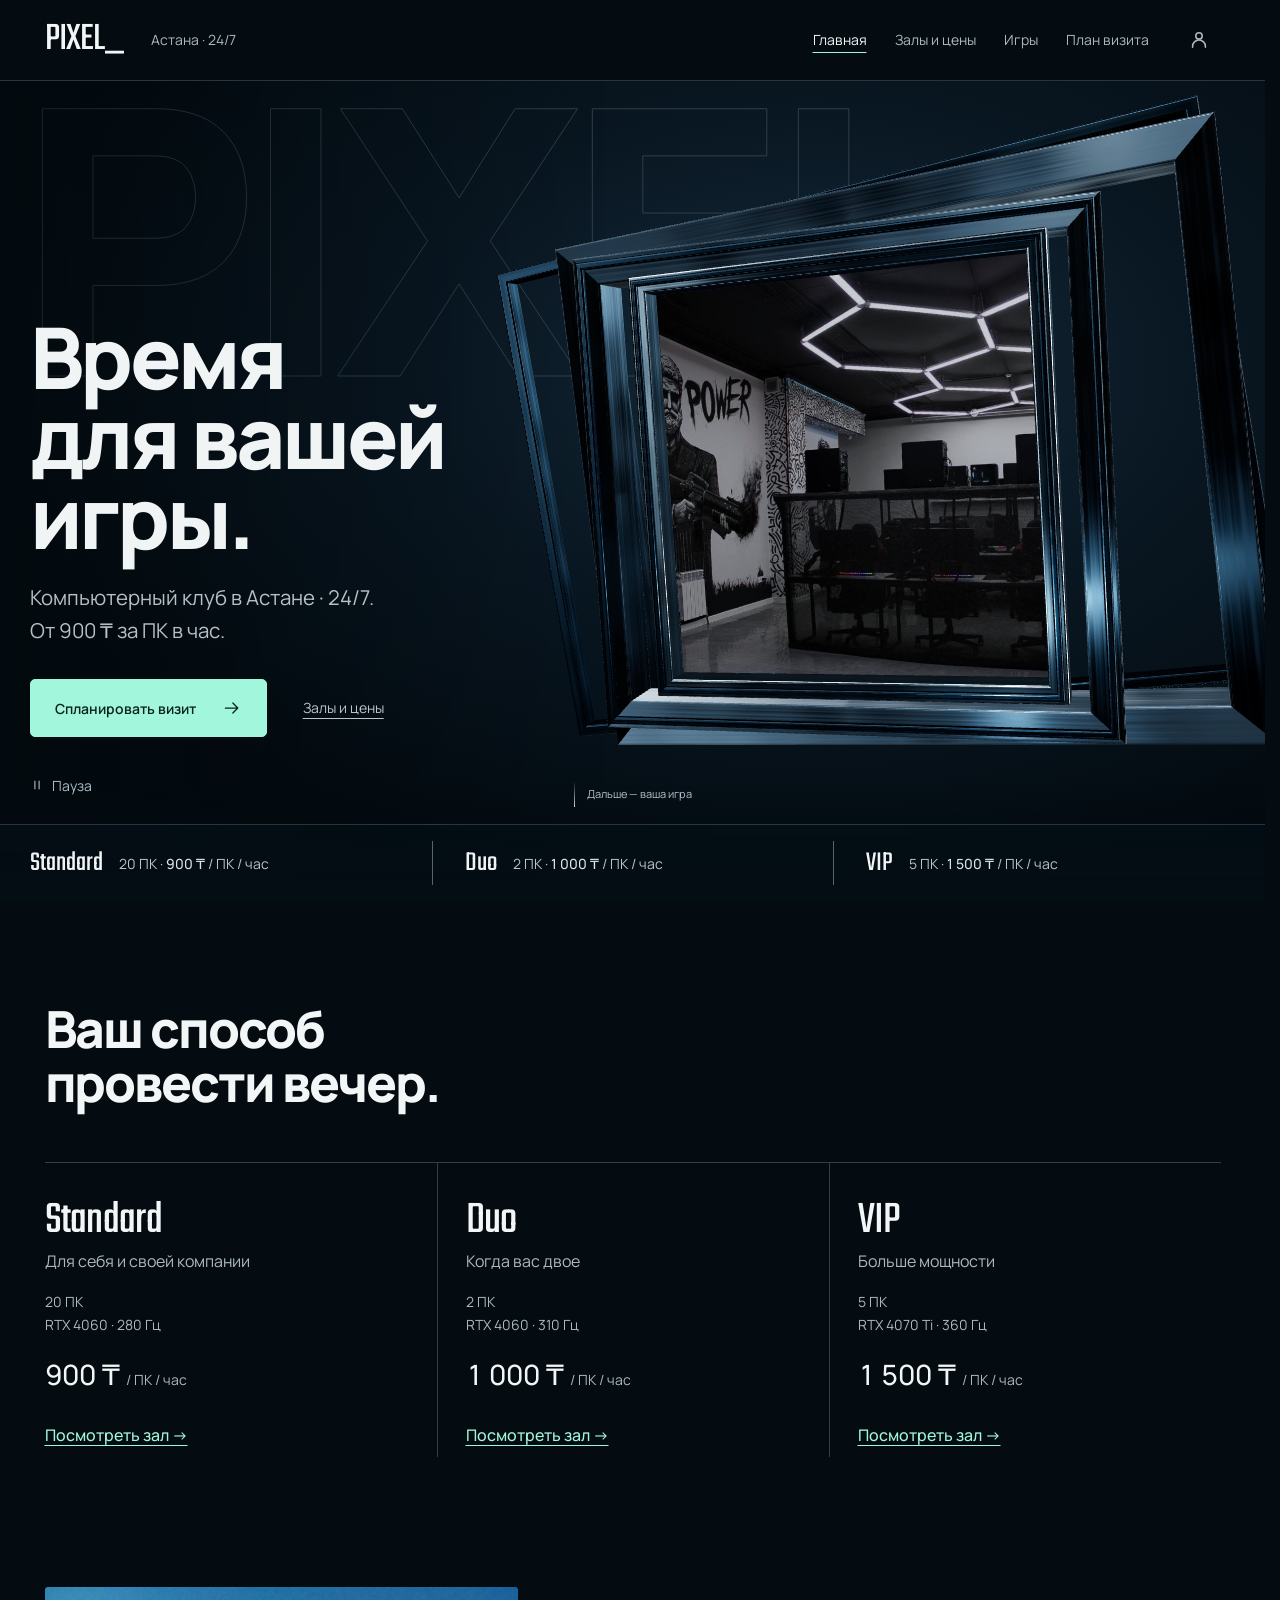
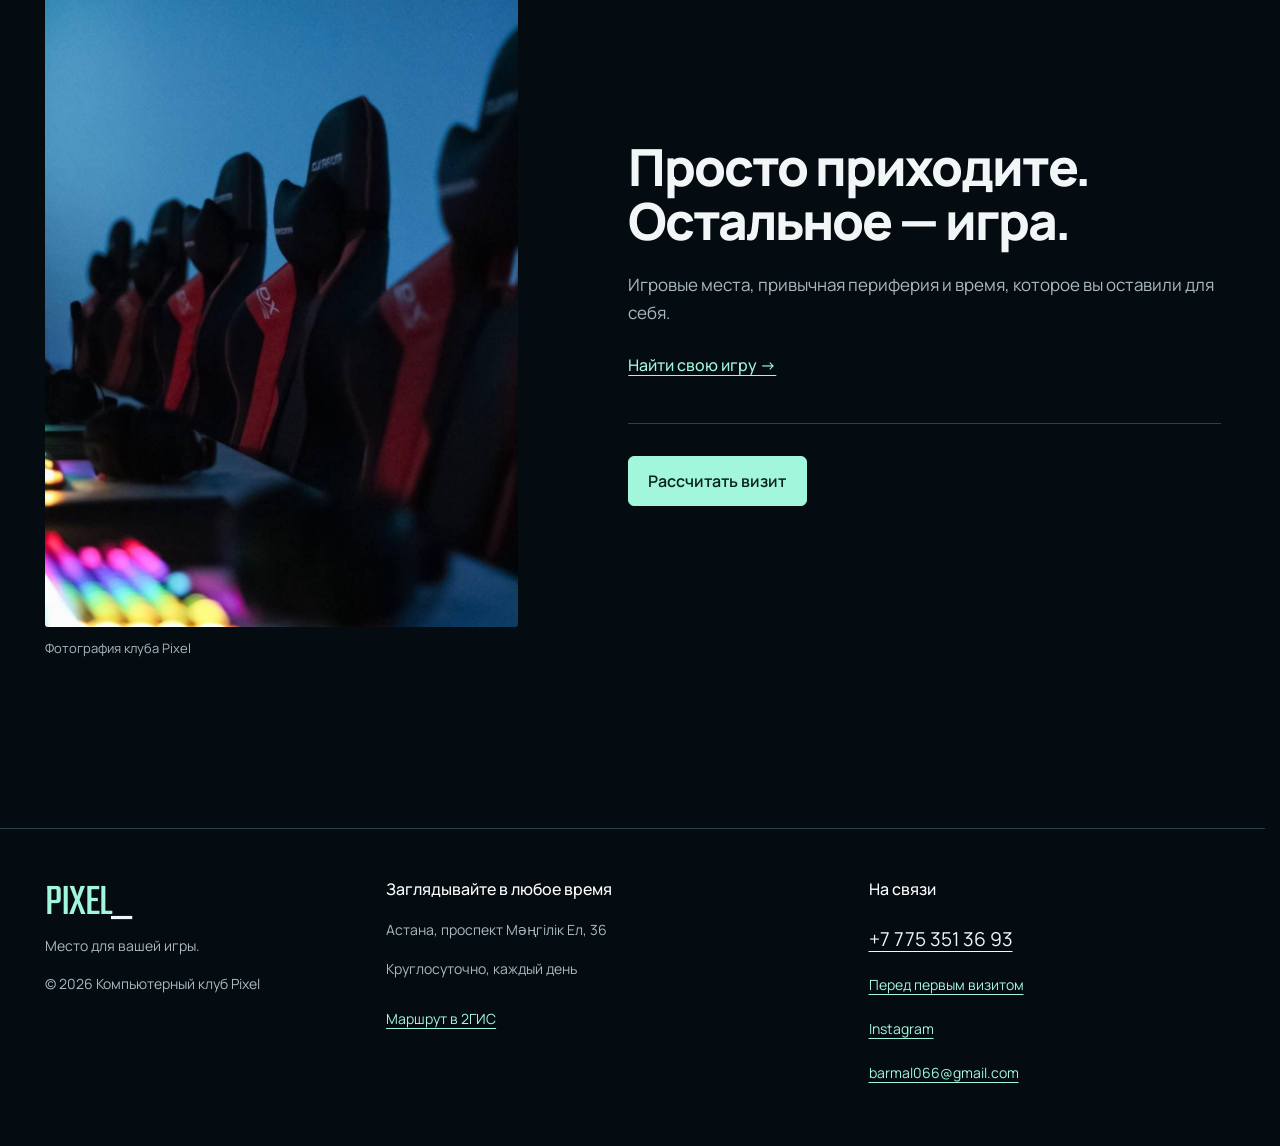
==== demofinal/index.html @ 69028aab "Initial commit" ====
<!doctype html>
<html lang="ru" data-bs-theme="dark">
<head>
<meta charset="utf-8">
<meta name="viewport" content="width=device-width,initial-scale=1">
<meta name="description" content="Время для вашей игры. Компьютерный клуб Pixel в Астане: Standard, Duo и VIP. От 900 ₸ за ПК в час, круглосуточно.">
<title>Время для вашей игры — PIXEL</title>
<link rel="icon" href="assets/pixel/favicon.svg" type="image/svg+xml">
<link rel="preload" href="assets/fonts/manrope-variable.ttf" as="font" type="font/ttf" crossorigin>
<link rel="preload" href="assets/pixel/slide-5.png" as="image">
<link rel="stylesheet" href="assets/vendor/bootstrap.min.css">
<link rel="stylesheet" href="css/base.css">
<link rel="stylesheet" href="css/Anuar.css">
<link rel="stylesheet" href="css/premium.css?v=12">
<link rel="stylesheet" href="css/portal.css?v=5">
<link rel="stylesheet" href="css/account-nav.css?v=3">
<!-- jQuery 3.7.1 full build: effects are included; defer preserves library-before-script order. -->
<script src="https://code.jquery.com/jquery-3.7.1.min.js" integrity="sha256-/JqT3SQfawRcv/BIHPThkBvs0OEvtFFmqPF/lYI/Cxo=" crossorigin="anonymous" defer></script>
<script src="js/account-nav.js?v=1" defer></script>
<script src="js/main.js" defer></script>
<script src="js/packages.js" defer></script>
<script type="module" src="js/portal.js?v=1"></script>
</head>
<body class="portal-home">
<a class="visually-hidden-focusable pixel-skip" href="#main-content">Перейти к содержимому</a>
<header class="pixel-site-header">
  <div class="container premium-header">
    <a class="pixel-brand" href="index.html" aria-label="Компьютерный клуб Pixel — главная">PIXEL<span>_</span></a>
    <span class="club-location">Астана · 24/7</span>
    <nav aria-label="Основная навигация">
      <a href="index.html" aria-current="page">Главная</a><a href="rooms.html">Залы и цены</a><a href="games.html">Игры</a><a href="booking.html">План визита</a>
</nav>
<a class="pixel-account-link" href="account.html" aria-label="Личный кабинет" title="Личный кабинет">
  <svg width="22" height="22" viewBox="0 0 24 24" fill="none" stroke="currentColor" stroke-width="1.7" stroke-linecap="round" aria-hidden="true" focusable="false">
    <circle cx="12" cy="7.5" r="3.5"/>
    <path d="M5 20v-1a7 7 0 0 1 14 0v1"/>
  </svg>
</a>
  </div>
</header>
<main id="main-content" tabindex="-1">
  <section class="portal-hero" aria-labelledby="portal-heading">
    <div class="portal-wordmark" aria-hidden="true">PIXEL</div>
    <div class="portal-copy">
      <h1 id="portal-heading">Время<br>для вашей<br>игры.</h1>
      <p>Компьютерный клуб в Астане · 24/7.<br>От 900 ₸ за ПК в час.</p>
      <div class="portal-actions">
        <a class="btn btn-primary" href="booking.html">Спланировать визит <svg viewBox="0 0 24 24" width="20" height="20" aria-hidden="true"><path d="M4 12h15m-6-6 6 6-6 6"/></svg></a>
        <a class="text-link" href="rooms.html">Залы и цены</a>
      </div>
    </div>
    <div class="portal-rate-strip" role="group" aria-label="Тарифы залов">
      <a href="rooms.html#standard"><strong>Standard</strong><span>20 ПК · <b>900 ₸</b> / ПК / час</span></a>
      <a href="rooms.html#duo"><strong>Duo</strong><span>2 ПК · <b>1 000 ₸</b> / ПК / час</span></a>
      <a href="rooms.html#vip"><strong>VIP</strong><span>5 ПК · <b>1 500 ₸</b> / ПК / час</span></a>
    </div>
    <figure class="portal-visual" aria-label="Металлический портал с фотографией интерьера клуба Pixel">
      <div class="portal-fallback" aria-hidden="true"><div class="fallback-frame"><img src="assets/pixel/slide-5.png" alt="" width="1083" height="709" fetchpriority="high"></div></div>
      <canvas id="portal-canvas" aria-hidden="true"></canvas>
    <div class="portal-motion-controls" hidden><button type="button" id="portal-motion" aria-pressed="false" aria-label="Приостановить движение сцены"><svg class="motion-pause" viewBox="0 0 20 20" width="14" height="14" aria-hidden="true"><path d="M7 4v12M13 4v12"/></svg><svg class="motion-play" viewBox="0 0 20 20" width="14" height="14" aria-hidden="true"><path d="m7 4 9 6-9 6Z"/></svg><span>Пауза</span></button></div>
    </figure>
    <a class="portal-scroll" href="#choose-room" aria-label="Посмотреть залы"><span></span>Дальше — ваша игра</a>
  </section>
  <section class="container home-room-section" id="choose-room">
    <div class="section-heading"><h2>Ваш способ<br>провести вечер.</h2></div>
    <div class="home-room-list">
      <article><h3>Standard</h3><p>Для себя и своей компании</p><div class="room-facts">20 ПК <span>RTX 4060 · 280 Гц</span></div><p class="room-rate">900 ₸ <span>/ ПК / час</span></p><a class="text-link" href="rooms.html#standard">Посмотреть зал →</a></article>
      <article><h3>Duo</h3><p>Когда вас двое</p><div class="room-facts">2 ПК <span>RTX 4060 · 310 Гц</span></div><p class="room-rate">1 000 ₸ <span>/ ПК / час</span></p><a class="text-link" href="rooms.html#duo">Посмотреть зал →</a></article>
      <article><h3>VIP</h3><p>Больше мощности</p><div class="room-facts">5 ПК <span>RTX 4070 Ti · 360 Гц</span></div><p class="room-rate">1 500 ₸ <span>/ ПК / час</span></p><a class="text-link" href="rooms.html#vip">Посмотреть зал →</a></article>
    </div>
  </section>
  <section class="container home-atmosphere">
    <figure><img src="assets/pixel/slide-1.png" alt="Игровые кресла и клавиатуры с подсветкой в Pixel" loading="lazy" width="481" height="696"><figcaption>Фотография клуба Pixel</figcaption></figure>
    <div><h2>Просто приходите.<br>Остальное — игра.</h2><p class="lead">Игровые места, привычная периферия и время, которое вы оставили для себя.</p><a class="text-link" href="games.html">Найти свою игру →</a><div class="visit-note"><a href="booking.html" class="btn btn-primary">Рассчитать визит</a></div></div>
  </section>
</main>
<footer class="pixel-site-footer" id="contact"><div class="container premium-footer">
  <div><a class="pixel-brand" href="index.html">PIXEL<span>_</span></a><p>Место для вашей игры.</p><p class="small">© 2026 Компьютерный клуб Pixel</p></div>
  <div><h2>Заглядывайте в любое время</h2><address>Астана, проспект Мәңгілік Ел, 36</address><p>Круглосуточно, каждый день</p><a href="https://2gis.kz/astana/firm/70000001081269255" target="_blank" rel="noopener noreferrer">Маршрут в 2ГИС <span class="visually-hidden">(новая вкладка)</span></a></div>
  <div><h2>На связи</h2><a class="footer-phone" href="tel:+77753513693">+7 775 351 36 93</a><a href="help.html">Перед первым визитом</a><a href="https://www.instagram.com/pixel.cyberclub/" target="_blank" rel="noopener noreferrer">Instagram <span class="visually-hidden">(новая вкладка)</span></a><a href="mailto:barmal066@gmail.com">barmal066@gmail.com</a></div>
</div></footer>
</body>
</html>
---- demofinal/css/base.css ----
/* Bootstrap provides the grid, responsive utilities and form controls. */
@font-face { font-family: "Teko Local"; src: url("../assets/pixel/teko-400.ttf") format("truetype"); font-weight: 400; font-display: swap; }
@font-face { font-family: "Share Tech Mono Local"; src: url("../assets/pixel/share-tech-mono.ttf") format("truetype"); font-weight: 400; font-display: swap; }
:root, [data-bs-theme="dark"] {
  --bs-body-font-family: "Share Tech Mono Local", monospace;
  --bs-body-bg: #0b0a10;
  --bs-body-color: #f5f3ff;
  --bs-secondary-color: #b8b4c6;
  --bs-border-color: #393246;
  --bs-link-color: #ccbcff;
  --bs-link-hover-color: #eee5ff;
  --bs-link-color-rgb: 204, 188, 255;
  --bs-link-hover-color-rgb: 238, 229, 255;
}
h1, h2, h3, .pixel-brand { font-family: "Teko Local", sans-serif; }
.btn-primary {
  --bs-btn-bg: #c6b3f5; --bs-btn-color: #171022; --bs-btn-border-color: #c6b3f5;
  --bs-btn-hover-bg: #dfd0ff; --bs-btn-hover-color: #171022; --bs-btn-hover-border-color: #dfd0ff;
  --bs-btn-active-bg: #e8dcff; --bs-btn-active-color: #171022; --bs-btn-active-border-color: #e8dcff;
}
.nav-pills { --bs-nav-pills-link-active-bg: #332940; --bs-nav-pills-link-active-color: #f5f3ff; }
---- demofinal/css/Anuar.css ----
/* PIXEL club interface. Bootstrap owns the grid, responsive utilities and controls. */
:root, [data-bs-theme="dark"] {
  color-scheme: dark;
  --pixel-canvas: #09080c;
  --pixel-surface: #151019;
  --pixel-ink: #f5f3f7;
  --pixel-muted: #b3aabb;
  --pixel-line: #352c3f;
  --pixel-action: #c8b2ef;
  --pixel-action-hover: #ffffff;
  --pixel-primary: #f5f3f7;
  --pixel-primary-hover: #d9c8f0;
  --pixel-dark: #20132e;
  --pixel-focus: #c8b2ef;
  --bs-body-font-family: system-ui, -apple-system, "Segoe UI", sans-serif;
  --bs-body-font-size: 1rem;
  --bs-body-line-height: 1.5;
  --bs-body-bg: var(--pixel-canvas);
  --bs-body-color: var(--pixel-ink);
  --bs-body-color-rgb: 245, 243, 247;
  --bs-secondary-color: var(--pixel-muted);
  --bs-secondary-color-rgb: 179, 170, 187;
  --bs-emphasis-color: #ffffff;
  --bs-emphasis-color-rgb: 255, 255, 255;
  --bs-secondary-bg: #20132e;
  --bs-tertiary-bg: #151019;
  --bs-border-color: var(--pixel-line);
  --bs-link-color: var(--pixel-action);
  --bs-link-hover-color: var(--pixel-action-hover);
  --bs-link-color-rgb: 200, 178, 239;
  --bs-link-hover-color-rgb: 255, 255, 255;
}

:root { scroll-behavior: auto; }
body { font-size: 1rem; line-height: 1.5; }
h1, h2, h3, h4, .h2, .h3, .h4, .display-5, .display-6 {
  font-family: var(--bs-body-font-family);
  font-weight: 650;
  line-height: 1.15;
  letter-spacing: -.025em;
}
h1 { font-size: 2.25rem; }
h2, .display-5 { font-size: 1.875rem; }
h3, .display-6 { font-size: 1.5rem; }
.h2 { font-size: 1.5rem; }
.h3 { font-size: 1.375rem; }
.h4 { font-size: 1.125rem; }
.small, small, .form-text { font-size: .875rem; }
a { text-underline-offset: .2em; }
[id] { scroll-margin-top: 1.5rem; }

.pixel-site-header {
  --bs-border-color: var(--pixel-line);
  padding: 1.1rem 0;
  background: var(--pixel-canvas);
  color: #fff;
}
.pixel-brand { color: #fff; font-family: "Teko Local", sans-serif; font-size: 3rem; letter-spacing: -.02em; }
.pixel-brand-lockup { display: flex; align-items: center; gap: 1.25rem; }
.pixel-header-location { color: var(--pixel-muted); font-size: .75rem; letter-spacing: .09em; }
.pixel-brand:hover { color: #fff; }
.pixel-accent, .pixel-eyebrow { color: var(--pixel-action); }
.pixel-brand .pixel-accent { color: var(--pixel-action); }
.pixel-eyebrow { font-size: .875rem; font-weight: 750; letter-spacing: .08em; }
.pixel-site-header .nav-pills {
  --bs-nav-pills-link-active-bg: transparent;
  --bs-nav-pills-link-active-color: #fff;
}
.pixel-site-header .nav-link {
  min-height: 44px;
  padding: .6rem 1rem;
  color: var(--pixel-muted);
  font-size: .9375rem;
  font-weight: 550;
  border-radius: 0;
  border-bottom: 2px solid transparent;
}
.pixel-site-header .nav-link:hover { color: #fff; background: var(--pixel-surface); }
.pixel-site-header .nav-link.active { color: #fff; background: transparent; border-bottom-color: var(--pixel-action); font-weight: 650; }
.pixel-skip { display: block; padding: 1rem; background: var(--pixel-surface); color: var(--pixel-action); }

.btn { min-height: 44px; display: inline-flex; align-items: center; justify-content: center; border-radius: .15rem; font-weight: 650; }
.btn-primary {
  --bs-btn-bg: var(--pixel-primary);
  --bs-btn-color: var(--pixel-dark);
  --bs-btn-border-color: var(--pixel-primary);
  --bs-btn-hover-bg: var(--pixel-primary-hover);
  --bs-btn-hover-color: var(--pixel-dark);
  --bs-btn-hover-border-color: var(--pixel-primary-hover);
  --bs-btn-active-bg: var(--pixel-primary-hover);
  --bs-btn-active-color: var(--pixel-dark);
  --bs-btn-active-border-color: var(--pixel-primary-hover);
  --bs-btn-disabled-bg: #242028;
  --bs-btn-disabled-color: var(--pixel-muted);
  --bs-btn-disabled-border-color: var(--pixel-line);
}
/* Extend the existing Bootstrap controls with the club's shared dark palette. */
.btn-outline-light {
  --bs-btn-color: var(--pixel-ink);
  --bs-btn-border-color: #756583;
  --bs-btn-hover-color: var(--pixel-action-hover);
  --bs-btn-hover-bg: var(--pixel-dark);
  --bs-btn-hover-border-color: var(--pixel-action);
  --bs-btn-active-color: var(--pixel-action-hover);
  --bs-btn-active-bg: #332044;
  --bs-btn-active-border-color: var(--pixel-action);
  --bs-btn-disabled-color: var(--pixel-muted);
  --bs-btn-disabled-bg: transparent;
  --bs-btn-disabled-border-color: var(--pixel-line);
}
.pixel-booking-primary { min-height: 48px; padding: .7rem 1.25rem; font-size: 1rem; }
.pixel-secondary-link { display: inline-flex; align-items: center; min-height: 44px; font-size: .9375rem; font-weight: 600; }
:focus-visible, .btn:focus-visible, .form-control:focus-visible, .form-select:focus-visible {
  outline: 3px solid var(--pixel-focus);
  outline-offset: 3px;
  box-shadow: 0 0 0 2px var(--pixel-canvas);
}

/* One photograph and a compact room list keep the club and the decision together. */
.pixel-home-intro { padding-top: 2.5rem; padding-bottom: 2.5rem; }
.pixel-home-heading { display: flex; justify-content: space-between; align-items: end; gap: 1rem; margin-bottom: 2rem; }
.pixel-home-heading h1 { font-size: clamp(2rem, 3.6vw, 3.25rem); line-height: 1.08; }
.pixel-home-header { position: sticky; top: 0; z-index: 1030; padding: .65rem 0; background: var(--pixel-surface); }
.pixel-home-header ~ main, .pixel-home-header ~ main [id], .pixel-home-header ~ .pixel-site-footer { scroll-margin-top: 13rem; }
.pixel-home-actions-dock { padding-top: .4rem; }
.pixel-home-controls { display: grid; justify-items: end; gap: .5rem; max-width: 100%; }
.pixel-home-actions { display: flex; gap: .5rem; max-width: 100%; padding: .5rem; background: var(--pixel-dark); border: 1px solid var(--pixel-line); border-radius: .25rem; }
.pixel-home-actions .btn { gap: .6rem; min-height: 44px; padding: .6rem 1rem; }
.pixel-home-actions .btn > span[aria-hidden] { flex-shrink: 0; }
.pixel-hours { color: var(--pixel-muted); font-size: 1rem; white-space: nowrap; }
.pixel-home-layout { display: grid; grid-template-columns: minmax(0, 1.2fr) minmax(0, 1fr); gap: 2.5rem; align-items: start; }
.pixel-home-photo { min-width: 0; }
.pixel-home-photo .pixel-hero-photo { display: block; width: 100%; height: 430px; aspect-ratio: auto; object-fit: cover; border-radius: .15rem; }
.pixel-home-photo figcaption { display: flex; flex-wrap: wrap; justify-content: space-between; align-items: center; gap: .25rem 1rem; padding-top: .65rem; font-size: .875rem; color: var(--pixel-muted); }
.pixel-home-photo figcaption a { display: inline-flex; align-items: center; min-height: 44px; }
.pixel-room-choice { min-width: 0; }
.pixel-choice-heading { display: flex; flex-wrap: wrap; align-items: center; justify-content: space-between; gap: .25rem 1rem; padding-bottom: .65rem; }
.pixel-choice-heading h2 { margin: 0; font-size: 1rem; font-weight: 500; color: var(--pixel-muted); letter-spacing: 0; }
.pixel-choice-heading a { display: inline-flex; align-items: center; min-height: 44px; font-size: .875rem; }
.pixel-room-list { background: var(--pixel-dark); padding: 0 1rem; }
.pixel-room-option { display: grid; grid-template-columns: minmax(0, 1fr) auto 22px; gap: 1rem; align-items: center; min-height: 98px; padding: 1rem .5rem 1rem 0; border-bottom: 1px solid var(--pixel-line); color: var(--pixel-ink); text-decoration: none; }
.pixel-room-list li:last-child .pixel-room-option { border-bottom: 0; }
.pixel-room-option:hover, .pixel-room-option:focus-visible { background: #302041; color: #fff; }
.pixel-room-description { display: grid; gap: .15rem; }
.pixel-room-description strong { font-size: 1.375rem; font-weight: 600; letter-spacing: -.02em; }
.pixel-room-description > span { font-size: .875rem; color: var(--pixel-muted); }
.pixel-room-option .pixel-amount { display: grid; gap: .2rem; }
.pixel-room-option .pixel-price-value { font-size: 1.75rem; font-weight: 650; }
.pixel-room-arrow { color: var(--pixel-action); font-size: 1.5rem; }
.pixel-visit-links { border-top: 1px solid var(--pixel-line); }
.pixel-visit-links .pixel-device-card { border: 0; border-left: 1px solid var(--pixel-line); border-radius: 0; background: transparent; padding: .25rem 1.5rem !important; }
.pixel-visit-links .pixel-device-card h3 { font-size: 1.25rem; }

.pixel-price-intro { padding-top: 1.5rem; padding-bottom: 1.75rem; }
.pixel-price-intro h1 { font-size: 2.25rem; line-height: 1.05; }
.pixel-comparison-board { background: var(--pixel-dark); border: 1px solid var(--pixel-line); border-radius: .15rem; overflow: hidden; }
.pixel-price-row { padding: 1rem; background: var(--pixel-surface); }
.pixel-comparison-board .pixel-price-row { border: 0; border-radius: 0; background: transparent; }
.pixel-comparison-board > div + div { border-top: 1px solid var(--pixel-line); }
.pixel-quick-prices:not(.pixel-comparison-board) .pixel-price-row { border: 1px solid var(--pixel-line); background: var(--pixel-dark); border-radius: .15rem; }
.pixel-price-row h2, .pixel-price-row h3 { font-size: 1.25rem; font-weight: 750; margin-bottom: .25rem; }
.pixel-price-value { font-family: var(--bs-body-font-family); color: var(--pixel-ink); font-size: 1.75rem; font-weight: 650; line-height: 1.1; font-variant-numeric: tabular-nums; white-space: nowrap; }
.pixel-price-unit { color: var(--pixel-muted); font-size: .875rem; font-weight: 400; line-height: 1.5; }
.pixel-amount { text-align: right; }
.pixel-room-count, .pixel-room-spec, .pixel-price-note { font-size: .875rem; line-height: 1.5; }
.pixel-room-count { color: var(--pixel-muted); }
.pixel-room-spec { color: var(--pixel-ink); }
.pixel-price-note { max-width: 80ch; }
.pixel-contact-strip { padding: 1rem; border: 1px solid var(--pixel-line); border-radius: .15rem; background: var(--pixel-dark); }
.pixel-contact-number { font-size: 1rem; font-weight: 750; font-variant-numeric: tabular-nums; }

.pixel-device-card {
  --bs-card-bg: var(--pixel-surface);
  --bs-card-color: var(--pixel-ink);
  --bs-card-border-color: var(--pixel-line);
  background: var(--pixel-surface);
  border-radius: .15rem;
}
.pixel-device-card dt { font-size: .875rem; }
.pixel-device-card dd { overflow-wrap: anywhere; }
.pixel-disclosure summary { min-height: 44px; cursor: pointer; font-weight: 750; letter-spacing: normal; }
.pixel-disclosure[open] summary { color: var(--pixel-action); }
.form-label { font-weight: 650; }
.form-control, .form-select { color: var(--pixel-ink); background-color: var(--pixel-canvas); border-color: #756583; border-radius: .15rem; min-height: 44px; }
.form-control:focus, .form-select:focus { color: var(--pixel-ink); background-color: var(--pixel-canvas); border-color: var(--pixel-action); }
.pixel-pricing-table { --bs-table-bg: var(--pixel-surface); --bs-table-color: var(--pixel-ink); --bs-table-border-color: var(--pixel-line); font-variant-numeric: tabular-nums; }
.pixel-pricing-table thead { --bs-table-bg: var(--pixel-dark); }
.pixel-pricing-table tbody tr:first-child { --bs-table-bg: #291b37; }
.pixel-pricing-table th, .pixel-pricing-table td { padding: 1rem .5rem; }
.pixel-pricing-table caption { caption-side: top; color: var(--pixel-muted); padding: .75rem 0; font-size: .875rem; }
.pixel-compact-conditions { font-size: .9375rem; }

.pixel-atmosphere { background: var(--pixel-dark); color: #f1f6f8; padding: 1.5rem 0; }
.pixel-hero-photo { width: 100%; aspect-ratio: 2.3 / 1; object-fit: cover; object-position: center; }
.pixel-gallery-photo { aspect-ratio: 4 / 3; object-fit: cover; border-radius: .15rem !important; }
.pixel-atmosphere figcaption { font-size: .9375rem; }

/* A quiet machine field gives way to one clearly selected setup sheet. */
.pixel-pc-map-intro { padding-top: 1.5rem; padding-bottom: 1.25rem; }
.pixel-pc-map-intro h1 { margin-bottom: .5rem; }
.pixel-pc-legend { color: var(--pixel-muted); font-size: .875rem; line-height: 1.5; }
.pixel-pc-legend-available, .pixel-pc-legend-unavailable {
  display: inline-flex;
  align-items: center;
  gap: .3rem;
  font-weight: 700;
}
.pixel-pc-legend-available { color: var(--pixel-action); }
.pixel-pc-legend-unavailable { color: var(--pixel-muted); }
.pixel-pc-room-nav { margin-top: 1rem; }
.pixel-pc-room-nav a {
  display: inline-flex;
  align-items: center;
  gap: .65rem;
  min-height: 44px;
  padding: .65rem 1rem;
  border: 1px solid #756583;
  border-radius: .15rem;
  background: var(--pixel-surface);
  color: var(--pixel-ink);
  font-weight: 750;
  text-decoration: none;
}
.pixel-pc-room-nav a:hover { color: var(--pixel-action-hover); border-color: var(--pixel-action); background: var(--pixel-dark); }
.pixel-pc-room-nav a .pixel-price-unit { font-weight: 400; }
.pixel-pc-room-heading { margin-bottom: 1rem; padding-bottom: 1rem; border-bottom: 1px solid var(--pixel-line); }
.pixel-pc-room-heading h2 { font-size: 1.5rem; }
.pixel-pc-room-heading p { font-size: .9375rem; }
.pixel-pc-map { align-items: flex-start; }
.pixel-pc-room { border: 1px solid var(--pixel-line); }
.pixel-pc-cell { min-width: 0; }
.pixel-pc {
  --pixel-pc-color: #dcc8ff;
  --pixel-pc-tint: #2c1c3d;
  --pixel-pc-border: #4e3d60;
  border: 1px solid var(--pixel-pc-border);
  border-radius: .15rem;
  background: var(--pixel-canvas);
  color: var(--pixel-ink);
}
.pixel-pc.unavailable {
  --pixel-pc-color: #b3aabb;
  --pixel-pc-tint: #242028;
  --pixel-pc-border: #352c3f;
  background: #100d14;
}
.pixel-pc:hover { border-color: var(--pixel-action); }
.pixel-pc-trigger {
  display: grid;
  grid-template-columns: 40px minmax(0, 1fr);
  align-content: center;
  align-items: center;
  gap: .375rem .65rem;
  min-height: 150px;
  padding: .75rem;
  border-radius: .15rem;
  background: transparent;
  cursor: pointer;
  list-style: none;
  text-align: left;
}
.pixel-monitor {
  position: relative;
  display: block;
  grid-column: 1;
  grid-row: 1;
  width: 40px;
  height: 37px;
  color: var(--pixel-pc-color);
}
.pixel-monitor-screen {
  display: block;
  width: 40px;
  height: 28px;
  border: 2px solid currentColor;
  border-radius: 3px;
  background: #20132e;
}
.pixel-pc.unavailable .pixel-monitor-screen { background: #17121d; }
.pixel-monitor::before {
  position: absolute;
  top: 28px;
  left: 18px;
  width: 4px;
  height: 6px;
  background: currentColor;
  content: "";
}
.pixel-monitor::after {
  position: absolute;
  top: 34px;
  left: 11px;
  width: 18px;
  height: 2px;
  border-radius: 1px;
  background: currentColor;
  content: "";
}
.pixel-pc-label { grid-column: 2; grid-row: 1; font-size: 1.0625rem; font-weight: 800; line-height: 1.2; font-variant-numeric: tabular-nums; }
.pixel-pc-status {
  grid-column: 1 / -1;
  grid-row: 2;
  justify-self: start;
  padding: .15rem .5rem;
  border-radius: .25rem;
  background: var(--pixel-pc-tint);
  color: var(--pixel-pc-color);
  font-size: .875rem;
  line-height: 1.5;
  font-weight: 650;
}
.pixel-pc-price {
  display: block;
  grid-column: 1 / -1;
  grid-row: 3;
  min-height: 21px;
  color: var(--pixel-ink);
  font-size: .875rem;
  line-height: 1.5;
  font-weight: 750;
  font-variant-numeric: tabular-nums;
}
.pixel-pc-open-hint { grid-column: 1 / -1; grid-row: 4; color: var(--pixel-action); font-size: .875rem; line-height: 1.5; font-weight: 650; }
.pixel-pc-open-hint::after { padding-left: .4rem; content: "↗"; }
.pixel-pc-selected-hint { display: none; color: var(--pixel-primary); font-size: .875rem; line-height: 1.5; font-weight: 650; }
.pixel-pc:has(> .pixel-pc-select:checked) {
  border: 2px solid var(--pixel-action);
}
.pixel-pc:has(> .pixel-pc-select:checked) > .pixel-pc-trigger {
  grid-template-columns: 40px minmax(0, 1fr) auto;
  column-gap: .875rem;
  row-gap: .25rem;
  min-height: 88px;
  padding: .875rem 1.25rem;
  border-radius: .1rem .1rem 0 0;
  background: var(--pixel-dark);
  color: #fff;
}
.pixel-pc:has(> .pixel-pc-select:checked) .pixel-monitor { grid-column: 1; grid-row: 1 / 4; color: var(--pixel-primary); }
.pixel-pc:has(> .pixel-pc-select:checked) .pixel-monitor-screen { background: #332044; }
.pixel-pc:has(> .pixel-pc-select:checked) .pixel-pc-label { grid-column: 2; grid-row: 1; font-size: 1.125rem; }
.pixel-pc:has(> .pixel-pc-select:checked) .pixel-pc-status { grid-column: 2; grid-row: 2; }
.pixel-pc:has(> .pixel-pc-select:checked) .pixel-pc-price { grid-column: 3; grid-row: 1 / 3; color: #fff; text-align: right; font-size: 1rem; }
.pixel-pc:has(> .pixel-pc-select:checked) .pixel-pc-open-hint { display: none; }
.pixel-pc:has(> .pixel-pc-select:checked) .pixel-pc-selected-hint { display: block; grid-column: 2 / 4; grid-row: 3; }
.pixel-pc-panel { padding: 1.5rem; border-top: 0; background: var(--pixel-surface); border-radius: 0 0 .1rem .1rem; }
.pixel-pc-panel h3 { font-size: 1.5rem; margin-bottom: .5rem; }
.pixel-pc-panel-price { font-size: 1.5rem; line-height: 1.2; font-weight: 800; font-variant-numeric: tabular-nums; }
.pixel-pc-panel-status { display: inline-block; padding: .25rem .65rem; border-radius: .25rem; color: var(--pixel-pc-color); background: var(--pixel-pc-tint); font-size: .9375rem; font-weight: 650; }
.pixel-pc-config { margin-bottom: 1.25rem; padding-top: .125rem; }
.pixel-pc-config > div { padding-top: .85rem; padding-bottom: .85rem; border-top: 1px solid var(--pixel-line); }
.pixel-pc-config dt { margin-bottom: .3rem; color: var(--pixel-muted); font-size: .875rem; font-weight: 500; }
.pixel-pc-config dd { margin-bottom: 0; font-size: 1rem; line-height: 1.5; font-weight: 650; overflow-wrap: anywhere; }
.pixel-pc-panel-actions { align-items: center; }
.pixel-pc-order { min-height: 48px; min-width: 180px; }
.pixel-pc-close { min-height: 48px; }
.pixel-pc-order:disabled { color: var(--pixel-muted); background: #242028; border-color: var(--pixel-line); opacity: 1; }
.pixel-pc-panel-note { color: var(--pixel-muted); font-size: .875rem; line-height: 1.5; }
.pixel-pc-touch-help { display: none; }
/* State visibility and native input focus belong to pc-interaction.css. Price has reserved space. */
@media (hover: hover) and (pointer: fine) and (min-width: 768px) {
  .pixel-pc-price { opacity: 0; }
  .pixel-pc-trigger:hover .pixel-pc-price { opacity: 1; }
}
@media (hover: none), (pointer: coarse), (max-width: 767.98px) {
  .pixel-pc-price { opacity: 1; }
  .pixel-pc-desktop-help { display: none; }
  .pixel-pc-touch-help { display: inline; }
}
@media (max-width: 575.98px) {
  .pixel-pc-map-intro { padding-top: 1.25rem; padding-bottom: 1rem; }
  .pixel-pc-room-nav { margin-top: .5rem; }
  .pixel-pc-room-nav a { gap: .5rem; padding: .5rem .75rem; }
  .pixel-pc-room-nav a .pixel-price-unit { font-size: .875rem; }
  .pixel-pc-room-heading h2 { font-size: 1.375rem; }
  .pixel-pc-room-heading p { font-size: .875rem; }
  .pixel-pc-trigger { grid-template-columns: 36px minmax(0, 1fr); column-gap: .5rem; padding: .65rem; }
  .pixel-pc-label { font-size: 1rem; }
  .pixel-pc:has(> .pixel-pc-select:checked) > .pixel-pc-trigger { column-gap: .75rem; padding: .875rem; }
  .pixel-pc:has(> .pixel-pc-select:checked) .pixel-pc-price { grid-column: 2 / 4; grid-row: 3; text-align: left; }
  .pixel-pc:has(> .pixel-pc-select:checked) .pixel-pc-selected-hint { grid-row: 4; }
  .pixel-pc:has(> .pixel-pc-select:checked) .pixel-monitor { grid-row: 1 / 5; }
  .pixel-pc-panel { padding: 1rem; }
  .pixel-pc-panel h3, .pixel-pc-panel-price { font-size: 1.375rem; }
  .pixel-pc-order, .pixel-pc-close { width: 100%; }
}

.pixel-game-card { overflow-wrap: anywhere; padding: 1.25rem !important; border-radius: .15rem; border-top: 2px solid #644783; }
.pixel-game-card > .pixel-accent { color: var(--pixel-muted); font-weight: 650; margin-bottom: .5rem !important; }
.pixel-game-card h2 { font-size: 1.125rem; letter-spacing: -.02em; margin-bottom: .75rem !important; }

.pixel-site-footer { --bs-border-color: var(--pixel-line); background: #100b16; color: var(--pixel-ink); }
.pixel-site-footer h2 { color: #fff; }
.pixel-site-footer .text-body-secondary { color: var(--pixel-muted) !important; }
.pixel-site-footer a { color: var(--pixel-action); }
.pixel-site-footer a:hover { color: #fff; }

/* Existing future states remain available without activating new behavior. */
.is-hidden { display: none !important; }
.is-active { color: var(--pixel-action); background-color: var(--pixel-dark); }
.is-selected { border: 2px solid var(--pixel-action); background-color: var(--pixel-dark); }
.is-error { color: #ffb9ca; background-color: #2c1420; border: 1px solid #b94462; }
.is-success { color: var(--pixel-ink); background-color: var(--pixel-dark); border: 1px solid var(--pixel-action); }
.is-disabled { opacity: .55; cursor: not-allowed; }

@media (max-width: 575.98px) {
  .pixel-site-header { padding: .85rem 0 0; }
  .pixel-brand-lockup { width: 100%; justify-content: space-between; }
  .pixel-brand { font-size: 2.5rem; }
  .pixel-site-header nav { width: 100%; }
  .pixel-site-header .nav-pills { display: grid; grid-template-columns: repeat(4, minmax(0, 1fr)); gap: 0 !important; }
  .pixel-site-header .nav-link { padding-left: .5rem; padding-right: .5rem; text-align: center; }
  .pixel-price-row { padding: .75rem; }
  .pixel-price-intro .pixel-booking-primary { width: 100%; }
  .pixel-contact-strip { padding: .75rem; }
  .pixel-pricing-table { font-size: .875rem; }
  .pixel-pricing-table th, .pixel-pricing-table td { padding: .85rem .25rem; }
  .pixel-hero-photo { aspect-ratio: 4 / 3; }
  .pixel-home-header { padding: .25rem 0 .375rem; }
  .pixel-home-header .pixel-brand { font-size: 2rem; }
  .pixel-home-header > .container { gap: .125rem !important; }
  .pixel-home-header .nav-link { padding: .5rem .25rem; }
  .pixel-home-header .pixel-home-actions-dock { padding-top: .25rem; }
  .pixel-home-header ~ main, .pixel-home-header ~ main [id], .pixel-home-header ~ .pixel-site-footer { scroll-margin-top: 11rem; }
  .pixel-home-intro { padding-top: 1.5rem; padding-bottom: 1.5rem; }
  .pixel-home-controls { width: 100%; }
  .pixel-home-actions { width: 100%; }
  .pixel-home-actions .btn { flex: 1 1 0; min-width: 0; gap: .35rem; padding: .5rem; font-size: .875rem; line-height: 1.25; }
  .pixel-home-heading { position: relative; display: block; margin-bottom: 1.2rem; }
  .pixel-home-heading h1 { font-size: 2rem; }
  .pixel-home-heading .pixel-eyebrow { font-size: .75rem; letter-spacing: .07em; }
  .pixel-hours { font-size: .875rem; }
  .pixel-room-list { padding: 0 .75rem; }
  .pixel-room-option { gap: .5rem; min-height: 94px; }
  .pixel-room-description strong { font-size: 1.25rem; }
  .pixel-room-description > span { max-width: 21ch; }
  .pixel-room-option .pixel-price-value { font-size: 1.5rem; }
  .pixel-room-option .pixel-price-unit { font-size: .8125rem; }
  .pixel-home-photo .pixel-hero-photo { height: auto; aspect-ratio: 4 / 3; }
  .pixel-visit-links .pixel-device-card { padding: 0 0 1.5rem !important; border-left: 0; border-bottom: 1px solid var(--pixel-line); }
}
@media (max-width: 991.98px) {
  .pixel-home-layout { grid-template-columns: 1fr; gap: 1.75rem; }
  .pixel-room-choice { order: -1; }
}
@media (min-width: 768px) {
  .pixel-comparison-board > div + div { border-top: 0; border-left: 1px solid var(--pixel-line); }
}
@media (min-width: 992px) {
  .pixel-price-intro { padding-top: 2.5rem; padding-bottom: 2.5rem; }
  .pixel-price-intro h1, .pixel-pc-map-intro h1 { font-size: 3.25rem; }
  .pixel-pc-map-intro { padding-top: 2rem; padding-bottom: 1.5rem; }
  .pixel-price-row { padding: 1.5rem; }
  .pixel-price-row h2, .pixel-price-row h3 { font-size: 1.375rem; }
  .pixel-price-value { font-size: 2.125rem; }
  .pixel-atmosphere { padding: 2.5rem 0; }
}

/* Phone booking uses the existing contact strip and native telephone links. */
.pixel-header-meta { display: grid; gap: .1rem; }
.pixel-header-phone { font-size: .9375rem; font-weight: 650; color: var(--pixel-ink); font-variant-numeric: tabular-nums; }
.pixel-header-location { letter-spacing: .025em; }
.pixel-booking-number { display: inline-block; font-size: clamp(1.25rem, 2.3vw, 1.875rem); font-weight: 650; font-variant-numeric: tabular-nums; }
.pixel-booking-checklist { display: grid; gap: .65rem; }
.pixel-booking-example { padding: 1rem; border-left: 2px solid var(--pixel-action); background: var(--pixel-dark); }
.pixel-example-total { white-space: nowrap; color: var(--pixel-ink); }
@media (max-width: 575.98px) {
  .pixel-home-actions { padding: .35rem; gap: .4rem; }
  .pixel-home-actions .btn { min-height: 44px; padding-top: .25rem; padding-bottom: .25rem; }
  .pixel-header-meta { gap: 0; }
  .pixel-header-meta .pixel-header-location { font-size: .6875rem; line-height: 1.2; }
  .pixel-header-phone { font-size: .875rem; line-height: 1.25; }
  .pixel-home-actions #home-compare-rooms { flex: .8 1 0; }
  .pixel-home-actions #home-call { flex: 1.2 1 0; }
  .pixel-home-actions .btn span:first-child { overflow-wrap: normal; }
  .pixel-room-option { grid-template-columns: minmax(0, 1fr) minmax(90px, auto) 18px; }
  .pixel-room-option .pixel-price-unit { max-width: 12ch; }
  .pixel-booking-guide .pixel-booking-primary { width: 100%; }
}

/* Inline package cart: Bootstrap buttons and the existing club palette. */
.pixel-cart-link { display: inline-flex; align-items: center; justify-content: center; gap: .35rem; }
.pixel-cart-count { min-width: 1.25rem; padding: .05rem .3rem; border-radius: .2rem; background: var(--pixel-dark); color: var(--pixel-ink); font-size: .75rem; font-variant-numeric: tabular-nums; }
.pixel-package-price { display: block; margin-bottom: .4rem; white-space: nowrap; }
.pixel-package-add { min-height: 44px; padding: .3rem .45rem; font-size: .8125rem; }
.pixel-package-count { display: block; margin-top: .35rem; font-size: .75rem; white-space: nowrap; }
.pixel-package-count[hidden] { display: none; }
.pixel-cart-item { display: grid; grid-template-columns: minmax(0, 1fr) auto auto auto; align-items: center; gap: 1rem; padding: 1rem 0; border-bottom: 1px solid var(--pixel-line); }
.pixel-cart-item-details { min-width: 0; overflow-wrap: anywhere; }
.pixel-cart-item h3 { letter-spacing: normal; }
.pixel-cart-quantity { display: flex; align-items: center; gap: .5rem; }
.pixel-cart-quantity-value { min-width: 2ch; text-align: center; font-variant-numeric: tabular-nums; }
.pixel-cart-control { min-width: 44px; }
.pixel-cart-subtotal { min-width: 7ch; text-align: right; white-space: nowrap; font-variant-numeric: tabular-nums; }
.pixel-cart-summary { padding: 1.25rem; background: var(--pixel-dark); }
.pixel-cart-total { margin-top: .3rem; font-size: 1.875rem; font-variant-numeric: tabular-nums; }
.pixel-cart-status:not(:empty) { margin-top: 1rem; color: var(--pixel-action); }
.pixel-cart [hidden] { display: none !important; }
@media (min-width: 576px) and (max-width: 991.98px) {
  .pixel-site-header > .container { flex-wrap: wrap; }
}
@media (max-width: 575.98px) {
  .pixel-site-header .pixel-cart-nav { grid-template-columns: repeat(5, minmax(0, 1fr)); }
  .pixel-site-header .pixel-cart-nav .nav-link { font-size: .8125rem; padding-left: .15rem; padding-right: .15rem; }
  .pixel-cart-nav .pixel-cart-link { display: flex; flex-direction: column; gap: 0; line-height: 1.15; }
  .pixel-cart-count { font-size: .6875rem; }
  .pixel-cart-item { grid-template-columns: minmax(0, 1fr) auto; gap: .75rem; }
  .pixel-cart-item-details { grid-column: 1 / -1; }
  .pixel-cart-subtotal { grid-column: 2; grid-row: 2; }
  .pixel-cart-item > .pixel-cart-control { grid-column: 1 / -1; justify-self: start; }
  .pixel-cart-summary { padding: 1rem; }
  .pixel-cart-summary .pixel-booking-primary { width: 100%; }
}
---- demofinal/css/premium.css ----
/* Pixel: warm materials, real photography, familiar controls. */
:root,[data-bs-theme="dark"] {
  color-scheme: dark;
  --pixel-canvas:#171816; --pixel-surface:#22231f; --pixel-ink:#f2eee5;
  --pixel-muted:#bdbcb2; --pixel-line:#45463e; --pixel-action:#e1d0ad;
  --pixel-action-hover:#f5e6c9; --pixel-primary:#e1d0ad; --pixel-dark:#21221d;
  --pixel-focus:#e1d0ad; --bs-body-bg:var(--pixel-canvas); --bs-body-color:var(--pixel-ink);
  --bs-body-font-family:"Segoe UI",Arial,sans-serif; --bs-body-font-size:1rem;
  --bs-secondary-color:var(--pixel-muted); --bs-secondary-color-rgb:189,188,178;
  --bs-border-color:var(--pixel-line); --bs-link-color:var(--pixel-action);
  --bs-link-color-rgb:225,208,173; --bs-link-hover-color:#fff3d9;
}
html {scroll-behavior:smooth; scrollbar-color:#797b6f #171816;}
body {line-height:1.65; -webkit-font-smoothing:antialiased;}
::selection {background:#e1d0ad;color:#171816;}
input,textarea {caret-color:var(--pixel-action);}
[hidden] {display:none!important;}
.container {max-width:1240px; padding-inline:32px;}
h1,h2 {font-family:Georgia,"Times New Roman",serif;font-weight:400;letter-spacing:-.035em;line-height:1.1;text-wrap:balance;}
h1 {font-size:clamp(2.6rem,5vw,4.8rem);}
h2 {font-size:clamp(2rem,3.7vw,3.4rem);}
h3 {font-size:1.25rem;font-weight:550;letter-spacing:-.015em;}
p {max-width:70ch;}
a {text-underline-offset:.25em;text-decoration-thickness:1px;}
a:hover {color:#fff3d9;}
[id] {scroll-margin-top:30px;}
:focus-visible,.btn:focus-visible,.form-control:focus-visible,.form-select:focus-visible {
  outline:2px solid var(--pixel-focus);outline-offset:4px;box-shadow:none;
}
.btn {border-radius:6px;min-height:48px;padding:.75rem 1.2rem;font-size:1rem;font-weight:600;transition:background-color .18s ease,color .18s ease;}
.btn-primary {--bs-btn-bg:#e1d0ad;--bs-btn-border-color:#e1d0ad;--bs-btn-color:#21221d;--bs-btn-hover-bg:#f5e6c9;--bs-btn-hover-border-color:#f5e6c9;--bs-btn-hover-color:#171816;--bs-btn-active-bg:#c6b48f;--bs-btn-active-border-color:#c6b48f;--bs-btn-active-color:#171816;}
.btn-outline-light {--bs-btn-color:#f2eee5;--bs-btn-border-color:#77796c;--bs-btn-hover-bg:#f2eee5;--bs-btn-hover-color:#171816;--bs-btn-hover-border-color:#f2eee5;}
.text-link {display:inline-flex;align-items:center;min-height:44px;font-weight:500;}
.text-button {border:0;background:transparent;color:var(--pixel-muted);padding:.5rem 0;min-height:44px;text-decoration:underline;text-underline-offset:4px;text-align:left;}
.text-button:hover {color:var(--pixel-ink);}
.pixel-site-header {padding:20px 0;border-bottom:1px solid var(--pixel-line);background:var(--pixel-canvas);}
.premium-header {display:flex;gap:28px;align-items:center;}
.pixel-brand {font-family:"Teko Local",sans-serif;font-size:2.8rem;font-weight:400;line-height:1;text-decoration:none;color:var(--pixel-ink);}
.pixel-brand span {color:var(--pixel-action);}
.club-location {font-size:.875rem;color:var(--pixel-muted);}
.premium-header nav {margin-left:auto;display:flex;gap:28px;align-items:center;}
.premium-header nav a {display:flex;align-items:center;min-height:44px;font-size:.9375rem;color:var(--pixel-muted);text-decoration:none;white-space:nowrap;}
.premium-header nav a[aria-current] {color:var(--pixel-ink);text-decoration:underline;text-decoration-color:var(--pixel-action);text-underline-offset:10px;}
.premium-header nav a:last-child {color:var(--pixel-action);}
.lead {font-size:1.2rem;font-weight:400;line-height:1.65;color:var(--pixel-muted);}
.small,small,.form-text {font-size:.875rem;line-height:1.55;color:var(--pixel-muted);}
figure {margin:0;}
figcaption {font-size:.8125rem;color:var(--pixel-muted);padding-top:12px;line-height:1.5;}
img {max-width:100%;}
.home-opening {display:grid;grid-template-columns:.9fr 1.1fr;align-items:center;gap:64px;padding-block:64px 100px;}
.home-opening h1 {margin-bottom:26px;}
.home-opening .lead {margin-bottom:30px;}
.home-actions {display:flex;align-items:center;flex-wrap:wrap;gap:24px;}
.home-start-price {margin-top:28px;font-size:.9375rem;color:var(--pixel-muted);}
.home-start-price strong {color:var(--pixel-ink);font-weight:500;}
.home-opening-photo img {width:100%;height:560px;object-fit:cover;object-position:55% center;border-radius:3px;}
.home-opening-photo {animation:photo-arrive .7s cubic-bezier(.16,1,.3,1) both;}
@keyframes photo-arrive {from {clip-path:inset(0 0 4% 0);} to {clip-path:inset(0);}}
.section-heading {display:flex;justify-content:space-between;align-items:end;gap:48px;margin-bottom:44px;}
.section-heading p {color:var(--pixel-muted);margin-bottom:0;}
.home-room-section {padding-block:0 100px;}
.home-room-list {display:grid;grid-template-columns:repeat(3,minmax(0,1fr));border-top:1px solid var(--pixel-line);}
.home-room-list article {padding:32px 28px 0 0;}
.home-room-list article+article {padding-left:28px;border-left:1px solid var(--pixel-line);}
.home-room-list h3 {font-family:"Teko Local",sans-serif;font-size:2.9rem;font-weight:400;margin:0;}
.home-room-list p {color:var(--pixel-muted);}
.room-facts {font-size:.875rem;color:var(--pixel-muted);}
.room-facts span {display:block;}
.room-rate {color:var(--pixel-ink)!important;font-size:1.75rem;font-weight:500;font-variant-numeric:tabular-nums;margin-block:20px;line-height:1.3;}
.room-rate span {font-size:.875rem;font-weight:400;color:var(--pixel-muted);}
.home-atmosphere {display:grid;grid-template-columns:.8fr 1fr;gap:110px;align-items:center;padding-block:20px 100px;}
.home-atmosphere>figure img {width:100%;max-height:640px;object-fit:cover;border-radius:3px;}
.home-atmosphere h2 {margin-bottom:24px;}
.visit-note {padding-top:32px;margin-top:36px;border-top:1px solid var(--pixel-line);}
.visit-note p {color:var(--pixel-muted);}
.page-intro {padding-block:64px 42px;}
.rooms-intro {display:flex;justify-content:space-between;align-items:end;gap:36px;}
.rooms-intro h1 {margin-bottom:20px;}
.rooms-intro p:last-child {max-width:60ch;color:var(--pixel-muted);}
.club-panorama img {width:100%;height:360px;object-fit:cover;object-position:center 40%;border-radius:3px;}
.room-editorial {margin-top:0;display:grid;grid-template-columns:repeat(3,minmax(0,1fr));gap:36px;padding-bottom:48px;}
.room-row {display:flex;flex-direction:column;gap:20px;padding-block:28px;border-top:1px solid var(--pixel-line);min-width:0;}
.room-title h2 {font-family:"Teko Local",sans-serif;font-size:4rem;margin:0;}
.room-title p {color:var(--pixel-muted);font-size:.9375rem;}
.room-specs {display:grid;grid-template-columns:repeat(3,1fr);gap:10px;margin-block:0 20px;}
.room-specs dt {font-size:.8125rem;color:var(--pixel-muted);font-weight:400;}
.room-specs dd {font-size:.9375rem;}
.room-choose {display:flex;flex-direction:column;align-items:start;gap:14px;}
.room-choose .room-rate {margin:0 0 4px;}
.room-choose .room-rate span {display:block;margin-top:8px;}
summary {cursor:pointer;min-height:44px;padding-block:10px;color:var(--pixel-ink);}
summary::marker {color:var(--pixel-action);}
.equipment-details {border-top:1px solid var(--pixel-line);}
.equipment-details>dl,.equipment-details>p {padding-top:16px;}
.packages-explainer {display:grid;grid-template-columns:1fr 1fr;gap:80px;padding-block:64px;border-top:1px solid var(--pixel-line);margin-top:24px;}
.packages-explainer p {color:var(--pixel-muted);}
.booking-heading {padding-block:28px 16px;}
.booking-heading h1 {font-size:clamp(2.5rem,4vw,3.8rem);margin-bottom:10px;}
.booking-heading>p {color:var(--pixel-muted);margin-bottom:10px;}
.demo-boundary {font-size:.875rem;}
.booking-layout {display:grid;grid-template-columns:minmax(0,1.3fr) minmax(0,.8fr);gap:48px;align-items:start;}
#booking-form {min-width:0;}
#booking-form fieldset {padding-block:18px;border-top:1px solid var(--pixel-line);min-width:0;}
#booking-form legend {font-family:Georgia,serif;font-size:1.8rem;font-weight:400;margin:0 0 14px;float:none;}
.form-grid {display:grid;grid-template-columns:1fr 1fr;gap:20px;}
label {display:block;font-size:.9375rem;margin-bottom:8px;font-weight:500;}
.form-control,.form-select {background-color:#20211d;color:var(--pixel-ink);border:1px solid #737568;border-radius:6px;min-height:48px;padding:.7rem .8rem;font-size:1rem;}
.form-select {padding-right:2.5rem;}
.form-control:focus,.form-select:focus {background-color:#22231f;color:var(--pixel-ink);border-color:var(--pixel-action);box-shadow:none;}
.form-control::placeholder {color:#bdbcb2;opacity:1;}
.form-text {margin:8px 0 0;}
.duration-input {max-width:160px;}
.form-check {display:flex;align-items:center;gap:12px;padding:14px 0 0;margin:0;}
.form-check .form-check-input {float:none;margin:0;width:20px;height:20px;border-color:#bdbcb2;flex-shrink:0;}
.form-check .form-check-input:checked {background-color:#91805e;border-color:#e1d0ad;}
.form-check label {margin:0;min-height:44px;display:flex;align-items:center;}
.preferences {border-block:1px solid var(--pixel-line);padding-block:8px;}
.preferences summary span {display:block;font-size:.8125rem;color:var(--pixel-muted);margin-left:18px;}
.preferences>div {padding-block:18px;}
.preferences .form-text {margin-bottom:20px;}
.booking-actions {display:flex;align-items:center;gap:20px;padding-top:18px;}
.summary-column {position:sticky;top:24px;min-width:0;}
.visit-summary {padding:28px;background:#24251f;border-radius:12px;}
.visit-summary h2 {font-family:Georgia,serif;font-size:1.8rem;margin-bottom:24px;}
.review-list {display:grid;gap:12px;margin-bottom:24px;}
.review-list>div {display:grid;grid-template-columns:80px 1fr;gap:18px;}
.review-list dt {font-size:.875rem;color:var(--pixel-muted);font-weight:400;}
.review-list dd {font-size:.9375rem;margin:0;overflow-wrap:anywhere;}
.summary-price {border-top:1px solid #4b4d42;padding-top:20px;}
.summary-price>span {font-size:.875rem;color:var(--pixel-muted);}
#booking-total {display:block;font-size:2.4rem;line-height:1.3;font-weight:500;font-variant-numeric:tabular-nums;margin-block:8px;}
.summary-address {margin:20px 0 0;padding-top:20px;border-top:1px solid #4b4d42;color:var(--pixel-muted);font-size:.875rem;}
#booking-packages-section {padding-top:20px;}
#booking-packages-section h3 {font-size:1rem;}
#booking-cart-items {padding-left:18px;font-size:.875rem;}
.booking-contact {padding:10px 0 28px;font-size:.875rem;color:var(--pixel-muted);}
.booking-contact>a {display:flex;align-items:center;width:fit-content;min-height:44px;}
.booking-contact>a:first-of-type {font-size:1.1rem;color:var(--pixel-ink);}
.field-error {color:#ffd1bb;font-size:.875rem;margin:8px 0;}
[aria-invalid="true"] {border-color:#eda789;}
.field-error-summary {background:#3b2922;color:#ffdac8;padding:16px;margin-bottom:24px;border-radius:6px;}
.success-message {background:#283a2d;padding:16px 20px;margin-bottom:28px;border-radius:6px;}
.success-message p {margin:0;color:#d5e7d8;}
.saved-plan {max-width:760px;margin:0 auto 48px;padding:32px;background:var(--pixel-surface);border-radius:12px;}
.saved-plan h2 {font-size:1.7rem;margin-bottom:18px;}
.saved-plan textarea {font-size:.875rem;line-height:1.6;resize:vertical;}
.saved-price {border-top:1px solid var(--pixel-line);padding-top:16px;}
.saved-price>strong {display:block;font-size:2.2rem;font-weight:500;margin-bottom:16px;}
.saved-price ul {padding-left:20px;font-size:.9375rem;}
.saved-actions {display:flex;flex-wrap:wrap;gap:12px;margin-block:24px 16px;}
.manual-copy {margin-bottom:12px;}
.manual-copy textarea {margin-block:12px;}
.booking-status:empty {display:none;}
.booking-status {margin:0 0 8px;font-size:.8125rem;}
.review-actions {margin-top:24px;}
.review-actions .btn {width:100%;}
.review-actions .text-button {display:block;}
.review-actions .form-text {margin-top:4px;}
.package-boundary {font-size:.875rem;margin:20px 0;color:#e1d0ad;}
.package-boundary p {margin-bottom:0;}
.package-option {display:grid;grid-template-columns:1fr auto;align-items:center;gap:16px;border-top:1px solid var(--pixel-line);padding-block:16px;}
.package-option h3 {margin:0;font-size:1rem;}
.package-option p {font-size:.8125rem;color:var(--pixel-muted);margin:5px 0 0;}
.package-option strong {font-weight:500;font-size:1rem;}
.package-counter {display:flex;align-items:center;gap:0;}
.package-counter button {width:44px;height:44px;border:1px solid #77796c;background:transparent;color:var(--pixel-ink);font-size:1.2rem;}
.package-counter button:disabled {opacity:.35;}
.package-counter output {display:block;width:32px;text-align:center;font-variant-numeric:tabular-nums;}
.package-counter button:first-child {border-radius:6px 0 0 6px;}
.package-counter button:last-child {border-radius:0 6px 6px 0;}
#package-selection-status {font-size:.875rem;color:var(--pixel-muted);margin-block:10px;}
#other-room-packages {padding-block:12px;color:#ffd1bb;font-size:.875rem;}
#booking-mobile-next {display:none;}
.pixel-site-footer {border-top:1px solid var(--pixel-line);background:#121310;padding-block:52px;margin-top:70px;}
.premium-footer {display:grid;grid-template-columns:.8fr 1.2fr 1fr;gap:60px;}
.premium-footer h2 {font-family:var(--bs-body-font-family);font-size:1rem;font-weight:500;letter-spacing:0;margin:0 0 20px;}
.premium-footer p,.premium-footer address {font-size:.875rem;color:var(--pixel-muted);margin-top:8px;}
.premium-footer a:not(.pixel-brand) {display:flex;align-items:center;min-height:44px;font-size:.875rem;overflow-wrap:anywhere;}
.premium-footer .footer-phone {font-size:1.2rem!important;color:var(--pixel-ink);}
.pixel-price-intro {padding-block:48px 32px;}
.pixel-price-intro h1 {font-family:Georgia,serif;font-size:clamp(2.5rem,4vw,3.8rem);}
.pixel-game-tools {border:0;border-block:1px solid var(--pixel-line);border-radius:0;background:transparent;padding:24px 0!important;}
.pixel-game-card {border:0;border-top:1px solid var(--pixel-line);border-radius:0;background:transparent;min-height:150px;padding:20px 0!important;box-shadow:none;}
.pixel-game-card h2 {font-family:var(--bs-body-font-family);font-size:1.2rem;font-weight:500;letter-spacing:-.01em;}
.pixel-game-card .pixel-game-number {display:none;}
.pixel-game-card .btn {width:100%;font-size:.875rem;}
.pixel-games-page .pixel-price-intro h1 {font-family:Manrope,Arial,sans-serif;font-weight:800;}
.pixel-games-page .pixel-game-card {padding:0 0 16px!important;border-top:0;}
.game-art {display:block;width:100%;height:auto;aspect-ratio:460/215;object-fit:cover;background:var(--pixel-surface);border-radius:3px;margin-bottom:16px;}
.game-art-logo {object-fit:contain;padding:24px;}
.game-art[src$="minecraft.jpg"] {object-position:center top;}
.pixel-games-page .pixel-game-card h2 {font-size:1.15rem;font-weight:700;margin-bottom:6px!important;}
.pixel-games-page .pixel-game-card p {margin-bottom:10px!important;}
.pixel-games-page .pixel-game-action {width:fit-content;min-height:44px;padding:8px 0;border:0;border-radius:0;color:var(--pixel-action);text-align:left;text-decoration:underline;text-underline-offset:5px;background:transparent;}
.pixel-games-page .pixel-game-action:hover {color:var(--pixel-action-hover);}
.pixel-games-page .pixel-game-card:not(:has(.game-art)) {border-top:1px solid var(--pixel-line);padding-top:20px!important;}
.pixel-game-empty {background:var(--pixel-surface);border:0;}
.pixel-help-page h2 {font-size:1.9rem;}
.pixel-help-page .pixel-disclosure {background:transparent;border-radius:0;border-width:0 0 1px;border-color:var(--pixel-line);}
.pixel-help-page .pixel-disclosure p {color:var(--pixel-muted);}
@media(min-width:992px) { .summary-column {position:sticky;top:24px;align-self:start;} .visit-summary {position:static;} }
@media(max-width:991px) {
  .container {padding-inline:24px;}
  .premium-header {gap:20px;}.premium-header nav {gap:20px;}.club-location {display:none;}
  .home-opening {gap:32px;padding-block:42px 64px;}.home-opening-photo img {height:440px;}
  .home-atmosphere {gap:48px;}.room-editorial {gap:24px;}.room-row {gap:20px;}
  .booking-layout {gap:36px;grid-template-columns:minmax(0,1.15fr) minmax(0,.85fr);}
  .form-grid:has(#booking-room) {grid-template-columns:1fr;}
  .summary-column {position:static;}.visit-summary {padding:20px;}.review-list>div {grid-template-columns:80px 1fr;gap:12px;}
  .premium-footer {gap:30px;}
}
@media(max-width:767px) {
  .pixel-games-page .pixel-game-tools {padding-block:16px!important;}
  .pixel-games-page .pixel-game-tools .row {display:grid;grid-template-columns:minmax(0,1fr) auto;gap:12px 16px;margin:0;}
  .pixel-games-page .pixel-game-tools .row>div {width:auto;padding:0;margin:0;}
  .pixel-games-page .pixel-game-tools .row>div:first-child {grid-column:1 / -1;}
  .pixel-games-page #games-list {display:grid;grid-template-columns:repeat(2,minmax(0,1fr));gap:24px 16px;margin-inline:0;}
  .pixel-games-page #games-list>li {width:auto;padding:0;margin:0;min-width:0;}
  .pixel-games-page .pixel-game-card h2 {font-size:1rem;overflow-wrap:anywhere;}
  .pixel-games-page .game-art-logo {padding:12px;}
  .pixel-games-page .pixel-game-action {font-size:.8125rem;}
  .container {padding-inline:20px;}
  .pixel-site-header {padding-block:14px;}.premium-header {flex-wrap:wrap;gap:8px;}.pixel-brand {font-size:2.4rem;}
  .club-location {display:block;margin-left:auto;}.premium-header nav {width:100%;gap:12px;justify-content:space-between;}
  .premium-header nav a {font-size:.875rem;min-height:44px;min-width:44px;}.premium-header nav a[aria-current] {text-underline-offset:7px;}
  .home-opening {grid-template-columns:1fr;gap:24px;padding-block:36px 56px;}
  .home-opening h1 {font-size:3.2rem;}.home-opening .lead {font-size:1.1rem;margin-bottom:24px;}
  .home-actions {gap:20px;}.home-actions .btn {padding-inline:16px;}.home-start-price {margin:22px 0 0;}
  .home-opening-photo img {height:310px;}.section-heading {display:block;margin-bottom:28px;}.section-heading p {margin-top:20px;}
  .home-room-list {grid-template-columns:1fr;}.home-room-list article,.home-room-list article+article {display:grid;grid-template-columns:1fr 1fr;padding:24px 0;gap:0 16px;border-left:0;border-bottom:1px solid var(--pixel-line);}
  .home-room-list h3 {grid-column:1;}.home-room-list p {grid-column:1;margin-bottom:6px;}.home-room-list .room-facts {grid-column:1;}
  .home-room-list .room-rate {grid-column:2;grid-row:1 / 3;align-self:center;margin:0;text-align:right;}
  .home-room-list .text-link {grid-column:2;grid-row:3;justify-self:end;align-self:end;font-size:.875rem;}
  .home-room-section {padding-bottom:48px;}.home-atmosphere {grid-template-columns:1fr;gap:28px;padding-bottom:40px;}
  .home-atmosphere>figure img {height:340px;object-position:center 40%;}.home-atmosphere h2 {margin-bottom:20px;}
  .rooms-intro {display:block;padding-block:36px 24px;}.rooms-intro .text-link {margin-top:8px;}.club-panorama img {height:240px;}
  .room-editorial {grid-template-columns:1fr;gap:0;padding-bottom:24px;}.room-row {display:grid;grid-template-columns:1fr auto;gap:16px;padding-block:24px;}.room-title h2 {font-size:3rem;}.room-title p {margin:0;font-size:.875rem;max-width:18ch;}
  .room-choose {align-items:end;gap:12px;}.room-choose .room-rate {font-size:1.65rem;text-align:right;}.room-choose .room-rate span {font-size:.8125rem;margin-top:4px;}.room-choose .btn {font-size:.875rem;padding-inline:12px;}
  .room-description {grid-column:1 / -1;}.room-specs {margin-block:0 12px;gap:10px;}
  .packages-explainer {grid-template-columns:1fr;gap:20px;padding-block:36px;margin-top:0;}
  .booking-heading {padding-block:24px 12px;}.booking-layout {grid-template-columns:1fr;gap:36px;}.booking-heading h1 {font-size:2.7rem;}
  #booking-form fieldset {padding-block:16px;}#booking-form legend {font-size:1.4rem;margin-bottom:12px;}
  .form-grid {gap:16px;}.form-grid:has(#booking-room),.form-grid:has(#booking-name) {grid-template-columns:1fr;}.summary-column {position:static;}.review-list>div {grid-template-columns:84px 1fr;gap:12px;}
  .visit-summary {padding:24px;}.booking-actions {gap:20px;}.booking-actions .btn {flex:1;}
  .pixel-booking-page {padding-bottom:96px;}#booking-mobile-next {display:flex;position:fixed;inset:auto 0 0;z-index:100;padding:12px 20px calc(12px + env(safe-area-inset-bottom));background:#24251f;border-top:1px solid #656759;align-items:center;justify-content:space-between;gap:12px;}
  #booking-mobile-next>div {color:var(--pixel-ink);min-height:48px;}#booking-mobile-label {font-size:.75rem;color:var(--pixel-muted);display:block;}#booking-mobile-total {display:block;font-size:1.25rem;font-weight:500;}
  #booking-mobile-next .btn {font-size:.875rem;padding-inline:14px;}.success-message {padding:16px;}
  .saved-plan {padding:20px;margin-bottom:32px;}.saved-actions {flex-direction:column;}.saved-actions .btn {width:100%;}
  #booking-room-help a {display:inline-flex;align-items:center;min-height:44px;}
  .premium-footer {grid-template-columns:1fr;gap:30px;}.pixel-site-footer {margin-top:48px;padding-block:36px;}
  .premium-footer h2 {margin-bottom:12px;}.pixel-price-intro {padding-block:32px 24px;}
}
@media(max-width:359px) {.premium-header nav {display:grid;grid-template-columns:1fr 1fr;gap:0 16px;}}
@media(prefers-reduced-motion:reduce) {html {scroll-behavior:auto;}* {animation:none!important;transition:none!important;}}

/* Keep help and errors next to the controls they explain. */
#booking-form input,#booking-form select {scroll-margin-block:100px;}
.package-boundary .btn {display:block;width:fit-content;margin-top:12px;}
.package-boundary>a {display:inline-flex;align-items:center;min-height:44px;}
.package-reference {margin-top:12px;border-top:1px solid var(--pixel-line);}
.package-reference>summary {font-weight:600;}
.package-reference>summary span {font-size:.8125rem;color:var(--pixel-muted);font-weight:400;margin-left:8px;}
.package-reference .package-option {grid-template-columns:1fr;}
#booking-package-wrap {margin-top:16px;}
.package-model-note {font-size:.8125rem;color:var(--pixel-muted);line-height:1.6;margin:10px 0 0;}
.room-experience {max-width:65ch;color:var(--pixel-muted);margin:0 0 20px;}
.club-gallery {padding-block:12px 40px;}
.club-gallery>p {max-width:65ch;color:var(--pixel-muted);margin-block:16px 24px;}
.club-gallery-grid {display:grid;grid-template-columns:repeat(3,minmax(0,1fr));gap:24px;}
.club-gallery-grid img {width:100%;height:320px;object-fit:cover;border-radius:3px;}
.club-gallery-grid figcaption {font-size:.8125rem;padding-top:10px;color:var(--pixel-muted);}
@media(max-width:767px){.club-gallery-grid {grid-template-columns:1fr;gap:20px;}.club-gallery-grid img {height:300px;}}
@media(max-width:767px){#booking-total {font-size:2rem;}#booking-mobile-total {font-size:1.1rem;}}
@media(min-width:768px){.visit-time-grid {grid-template-columns:minmax(0,1.2fr) minmax(0,1fr) minmax(0,.8fr);}}
---- demofinal/css/portal.css ----
/* Approved PIXEL portal direction. Existing layout and booking owners remain intact. */
@font-face{font-family:Manrope;src:url('../assets/fonts/manrope-variable.ttf') format('truetype');font-weight:200 800;font-display:swap}
:root,[data-bs-theme=dark]{--pixel-canvas:#050c11;--pixel-surface:#0d181f;--pixel-ink:#f3f6f7;--pixel-muted:#abb8c0;--pixel-line:#30404a;--pixel-action:#a2f6dc;--pixel-action-hover:#c4ffeb;--pixel-primary:#a2f6dc;--pixel-dark:#09231e;--pixel-focus:#a2f6dc;--bs-body-bg:var(--pixel-canvas);--bs-body-color:var(--pixel-ink);--bs-body-font-family:Manrope,Arial,sans-serif;--bs-secondary-color:var(--pixel-muted);--bs-secondary-color-rgb:171,184,192;--bs-border-color:var(--pixel-line);--bs-link-color:var(--pixel-action);--bs-link-color-rgb:162,246,220;--bs-link-hover-color:#d3fff0}
html{scrollbar-color:#506875 #050c11;scrollbar-gutter:stable}body{font-family:Manrope,Arial,sans-serif}::selection{background:#a2f6dc;color:#09231e}
h1,h2{font-family:Manrope,Arial,sans-serif;font-weight:800;letter-spacing:-.04em;line-height:1.06}
a:hover{color:#d3fff0}.btn-primary{--bs-btn-bg:#a2f6dc;--bs-btn-border-color:#a2f6dc;--bs-btn-color:#09231e;--bs-btn-hover-bg:#c4ffeb;--bs-btn-hover-border-color:#c4ffeb;--bs-btn-hover-color:#09231e;--bs-btn-active-bg:#85dec2;--bs-btn-active-border-color:#85dec2;--bs-btn-active-color:#09231e}
.btn{transition:background-color .15s ease,color .15s ease,box-shadow .15s ease}.btn-primary:hover{box-shadow:0 5px 18px #0004}.btn:active{box-shadow:none}
.pixel-site-header{background:#050c11;border-color:#263640}.pixel-brand{color:#f3f6f7}.pixel-brand span{color:#f3f6f7}.premium-header nav a:last-child{color:var(--pixel-muted)}.premium-header nav a:hover{color:#fff}.premium-header nav a[aria-current]{color:#f3f6f7}
.pixel-site-footer{background:#050c11}.home-room-list h3,.room-title h2{font-family:'Teko Local',sans-serif;font-weight:400}.home-room-list article+article{border-color:var(--pixel-line)}
.pixel-site-header{padding:0;position:relative;z-index:5}.premium-header{max-width:1240px;padding-inline:32px;height:80px}.pixel-site-header .pixel-brand{font-size:2.5rem}.premium-header nav{gap:28px}.premium-header nav a{font-size:14px;min-height:44px}.premium-header nav a[aria-current]{text-underline-offset:7px}
.portal-hero{position:relative;isolation:isolate;height:calc(100svh - 80px);min-height:680px;overflow:hidden;background:radial-gradient(ellipse at 64% 35%,#152a38 0%,#091722 34%,#030a0f 72%)}
.portal-wordmark{position:absolute;left:1.3%;top:-4%;font-size:clamp(160px,29vw,480px);font-weight:800;line-height:1;letter-spacing:-.045em;color:transparent;-webkit-text-stroke:1px #3e505c;opacity:.7;user-select:none;white-space:nowrap;z-index:-1}
.portal-visual{position:absolute;inset:0;margin:0;pointer-events:none;z-index:0}.portal-visual::after{content:'';position:absolute;inset:0;background:linear-gradient(90deg,#030a0f80 0%,transparent 48%),linear-gradient(0deg,#030a0f 0%,transparent 14%);pointer-events:none}
#portal-canvas{display:block;width:100%;height:100%;opacity:0;transition:opacity .7s cubic-bezier(.16,1,.3,1)}.scene-ready #portal-canvas{opacity:1}.scene-ready .portal-fallback{visibility:hidden;opacity:0}
.portal-copy{position:absolute;left:2.35%;top:auto;bottom:20%;z-index:2;pointer-events:none}.portal-copy>*{pointer-events:auto}.portal-copy h1{font-size:clamp(54px,min(6.65vw,10.3svh),110px);line-height:.94;letter-spacing:-.04em;margin:0 0 24px;font-weight:800;text-wrap:initial;color:#f1f4f5}.portal-copy>p{font-size:clamp(14px,1.6vw,22px);color:#b7c0c7;margin:0 0 32px;line-height:1.6}.portal-actions{display:flex;align-items:center;gap:36px}.portal-actions .btn{display:inline-flex;align-items:center;gap:26px;border-radius:5px;min-height:58px;padding:16px 24px;font-size:14px}.portal-actions svg{fill:none;stroke:currentColor;stroke-width:1.5;stroke-linecap:round;stroke-linejoin:round}.portal-actions .text-link{font-size:14px;color:#bac5cd;text-underline-offset:5px;font-weight:400}
.portal-caption{position:absolute;bottom:13.5%;right:18%;font-size:11px;color:#9daeb9;z-index:1;padding:0}.portal-location{position:absolute;bottom:13%;right:2.35%;display:flex;flex-direction:column;gap:10px;padding-left:22px;border-left:1px solid #5c707b;z-index:2;font-size:14px;line-height:1.5;color:#b4c1ca}.portal-location a{color:inherit;text-decoration:none}.portal-location a:hover{color:#a2f6dc}
.portal-rate-strip{position:absolute;bottom:0;inset-inline:0;border-top:1px solid #53656f77;background:#05101890;display:grid;grid-template-columns:1fr 1fr 1fr auto;align-items:center;padding:16px 2.35%;gap:0;z-index:3}.portal-rate-strip>a{display:flex;align-items:center;gap:16px;min-width:0;min-height:44px;color:#b8c5ce;text-decoration:none;padding-inline:32px}.portal-rate-strip>a:first-child{padding-left:0}.portal-rate-strip>a+a{border-left:1px solid #526570}.portal-rate-strip strong{font-family:'Teko Local',sans-serif;font-size:28px;font-weight:400;color:#f1f4f5;line-height:1}.portal-rate-strip span{font-size:14px;line-height:1.5;white-space:normal}.portal-rate-strip b{white-space:nowrap;font-weight:500;color:#dbe4e8}.portal-rate-strip>a:hover strong{color:#a2f6dc}.portal-rate-strip>p{font-size:14px;line-height:1.6;margin:0;border-left:1px solid #526570;padding-left:24px;color:#abb8c0}
.portal-scroll{position:absolute;left:50%;bottom:94px;z-index:3;display:flex;align-items:center;gap:12px;color:#b3c2cc;font-size:11px;text-decoration:none;transform:translateX(-50%)}.portal-scroll>span{display:block;width:1px;height:26px;background:linear-gradient(0deg,#bed6e3,transparent)}
.portal-motion-controls{position:absolute;bottom:94px;left:2.35%;z-index:4}.portal-motion-controls button{pointer-events:auto;display:flex;gap:8px;align-items:center;min-height:44px;background:transparent;border:0;padding:8px 0;color:#adbdc7;font:14px Manrope,sans-serif}.portal-motion-controls svg{stroke:currentColor;fill:none;stroke-width:1.6}.motion-play{display:none}#portal-motion[aria-pressed=true] .motion-pause{display:none}#portal-motion[aria-pressed=true] .motion-play{display:block}
.portal-home .home-room-section{padding-top:100px}.portal-home .section-heading h2,.portal-home .home-atmosphere h2{font-size:clamp(34px,4vw,58px)}.portal-home .section-heading p{font-size:16px;line-height:1.8}.portal-home .home-atmosphere{padding-top:30px}.portal-home .lead{font-size:17px}
.portal-fallback{position:absolute;left:43%;top:12%;width:48%;height:72%;perspective:1000px;transition:opacity .3s}.fallback-frame{height:100%;padding:clamp(14px,2.8vw,42px);background:linear-gradient(135deg,#102637 0%,#b0c1cd 10%,#13212a 14%,#607683 45%,#dbe3e6 48%,#14212a 52%,#7d929f 85%,#0b161e 90%);transform:rotateY(-22deg) rotateZ(9deg);box-shadow:18px 22px 45px #0009}.fallback-frame img{width:100%;height:100%;object-fit:cover;filter:brightness(.74)}
@media(min-width:1800px){.portal-copy{top:auto}.portal-copy h1{font-size:110px}}
@media(min-width:768px) and (max-height:800px){.portal-hero{min-height:590px}.portal-copy{top:auto}.portal-copy h1{font-size:clamp(52px,min(6.4vw,10.3svh),86px)}.portal-copy>p{margin-bottom:24px}.portal-actions .btn{min-height:52px;padding:12px 20px}.portal-rate-strip{padding-block:8px}.portal-caption,.portal-location{bottom:14%}.portal-motion-controls,.portal-scroll{bottom:70px}}
@media(max-width:1100px) and (min-width:768px){.portal-copy{top:auto}.portal-copy h1{font-size:6.8vw}.portal-copy>p{font-size:16px}.portal-actions{gap:24px}.portal-actions .btn{padding-inline:18px;font-size:14px;gap:14px}.portal-rate-strip>a{gap:14px;padding-inline:16px}.portal-rate-strip span{font-size:14px}.portal-location{font-size:14px;padding-left:16px}.portal-rate-strip>p{font-size:14px;padding-left:16px}}
@media(min-width:768px) and (max-width:1100px){.portal-hero{min-height:700px}.portal-copy{bottom:200px}.portal-rate-strip{grid-template-columns:repeat(3,minmax(0,1fr));row-gap:8px;padding-block:12px}.portal-rate-strip>a{display:block}.portal-rate-strip strong{display:block;margin-bottom:6px}.portal-rate-strip>p{grid-column:1/-1;border-left:0;padding-left:0}.portal-caption,.portal-location{bottom:150px}.portal-motion-controls,.portal-scroll{bottom:146px}}
@media(max-width:767px){
 .premium-header{height:104px;padding:10px 20px 0;gap:0;align-content:space-between}.pixel-site-header .pixel-brand{font-size:32px}.premium-header nav{gap:12px;justify-content:space-between;margin:0}.premium-header nav a{font-size:12px;min-height:44px}.portal-hero{display:flex;flex-direction:column;height:auto;min-height:0;padding-bottom:0;background:#030a0f}
 .portal-wordmark{top:8px;font-size:31vw;left:3%;opacity:.6}.portal-visual{position:relative;order:2;flex:0 0 clamp(220px,30svh,280px);height:clamp(220px,30svh,280px);inset:auto;background:radial-gradient(ellipse at 58% 35%,#152c3a99,transparent 74%)}.portal-visual::after{background:linear-gradient(0deg,#030a0f,transparent 25%)}.portal-copy{position:relative;inset:auto;order:0;margin:0;padding:24px 20px 20px}.portal-copy h1{font-size:clamp(46px,12.6vw,70px);line-height:.96;margin-bottom:16px}.portal-copy>p{font-size:16px;line-height:1.55;margin:0 0 22px}.portal-actions{gap:14px;flex-wrap:wrap}.portal-actions .btn{min-height:52px;font-size:14px;padding:14px 17px;gap:16px}.portal-actions .text-link{font-size:14px}.portal-caption{bottom:14px;right:20px;font-size:11px}.portal-location{position:relative;inset:auto;order:3;margin:8px 20px 16px;border-left:0;padding:0;align-items:center;flex-direction:row;gap:8px 16px;flex-wrap:wrap;font-size:14px}.portal-location a{display:inline-flex;align-items:center;min-height:44px}.portal-location span:last-child{display:none}.portal-rate-strip{position:relative;inset:auto;order:1;margin-top:0;grid-template-columns:repeat(3,minmax(0,1fr));padding:14px 20px;gap:0}.portal-rate-strip>a{display:block;padding-inline:8px;min-height:44px}.portal-rate-strip strong{font-size:24px;display:block;margin-bottom:7px}.portal-rate-strip span{display:block;font-size:14px;white-space:normal;line-height:1.5}.portal-rate-strip>p{display:none}.portal-motion-controls{left:20px;top:auto;bottom:2px}.portal-motion-controls button{font-size:14px}.portal-scroll{display:none}.portal-fallback{left:15%;top:12%;width:72%;height:78%}.portal-home .home-room-section{padding-top:60px}.portal-home .section-heading p{font-size:16px}.portal-home .section-heading h2,.portal-home .home-atmosphere h2{font-size:34px}.portal-home .home-atmosphere{padding-top:0}
}
@media(max-width:359px){.premium-header nav{display:flex;gap:8px}.premium-header nav a{font-size:11px}.portal-copy h1{font-size:44px}.portal-actions{gap:12px}.portal-actions .btn{padding-inline:12px;font-size:14px}.portal-actions .text-link{font-size:14px}.portal-location{font-size:14px}.portal-rate-strip{padding-inline:16px}.portal-rate-strip>a{padding-inline:8px}.portal-rate-strip span{font-size:14px}}
@media(prefers-reduced-motion:reduce){html{scroll-behavior:auto}#portal-canvas,.portal-fallback{transition:none}.portal-motion-controls{display:none}.btn{transition:background-color .1s ease,color .1s ease}.portal-scroll{display:none}}

@keyframes pixel-page-arrive{from{opacity:.72}to{opacity:1}}
body:not(.portal-home) main{animation:pixel-page-arrive .22s cubic-bezier(.16,1,.3,1)}
/* Carry the approved material and typography through the existing functional pages. */
#booking-form legend,.visit-summary h2,.pixel-price-intro h1{font-family:Manrope,Arial,sans-serif;font-weight:700}
.form-control,.form-select{background-color:#0d181f;border-color:#607580}
.form-control:focus,.form-select:focus{background-color:#11212b}
.form-control::placeholder{color:#abb8c0}
.form-check .form-check-input{border-color:#abb8c0}
.form-check .form-check-input:checked{background-color:#237d67;border-color:#a2f6dc}
.visit-summary{background:#0d1b24}
.summary-price,.summary-address{border-color:#30404a}
.package-boundary{color:#a2f6dc}
.package-counter button{border-color:#607580}
.btn-outline-light{--bs-btn-color:#f3f6f7;--bs-btn-border-color:#607580;--bs-btn-hover-bg:#f3f6f7;--bs-btn-hover-color:#050c11;--bs-btn-hover-border-color:#f3f6f7}
@media(max-width:767px){#booking-mobile-next{background:#0d1b24;border-color:#506875}}

/* Practical text and package totals retain the existing shared visual system. */
.package-formula{font-size:14px;line-height:1.6;margin:12px 0 0;font-variant-numeric:tabular-nums;overflow-wrap:anywhere}
#booking-cart-items.package-facts{padding-left:0}
.package-facts{margin:0 0 16px;font-variant-numeric:tabular-nums}
.package-facts>div{grid-template-columns:minmax(0,1fr) minmax(0,1.4fr);gap:16px}
.package-method{border-top:1px solid var(--pixel-line);font-size:14px;line-height:1.65}
.package-method summary{min-height:44px;padding-block:12px;color:var(--pixel-action);cursor:pointer}
.package-method p,.package-method ul{margin:0 0 12px}
.package-method ul{padding-left:20px}
.package-method li+li{margin-top:8px}
.rooms-package-entry{font-size:16px;line-height:1.6}
.rooms-package-entry a{display:inline-flex;align-items:center;min-height:44px}
.rooms-package-entry span{display:block;font-size:14px;color:var(--pixel-muted)}
@media(max-width:767px){#booking-mobile-label{font-size:14px}}
---- demofinal/css/account-nav.css ----
.pixel-account-link {
  display: inline-grid;
  place-items: center;
  position: relative;
  flex: none;
  width: 44px;
  height: 44px;
  border-radius: 50%;
  color: var(--pixel-muted);
  text-decoration: none;
}
.pixel-account-link:is(:hover, :focus-visible) {
  background: var(--pixel-surface);
  color: var(--pixel-ink);
}
.pixel-account-link:focus-visible {
  outline: 2px solid var(--pixel-focus);
  outline-offset: 2px;
}
.pixel-account-link[data-signed-in]::after {
  position: absolute;
  inset-block-start: 8px;
  inset-inline-end: 8px;
  width: 7px;
  height: 7px;
  border-radius: 50%;
  background: var(--pixel-action);
  box-shadow: 0 0 0 2px var(--pixel-canvas);
  content: "";
}
@media (max-width: 767px) {
  .premium-header:has(.pixel-account-link) > .club-location { display: none; }
  .premium-header:has(.pixel-account-link) > nav { order: 1; }
  .pixel-account-link { margin-inline-start: auto; }
}
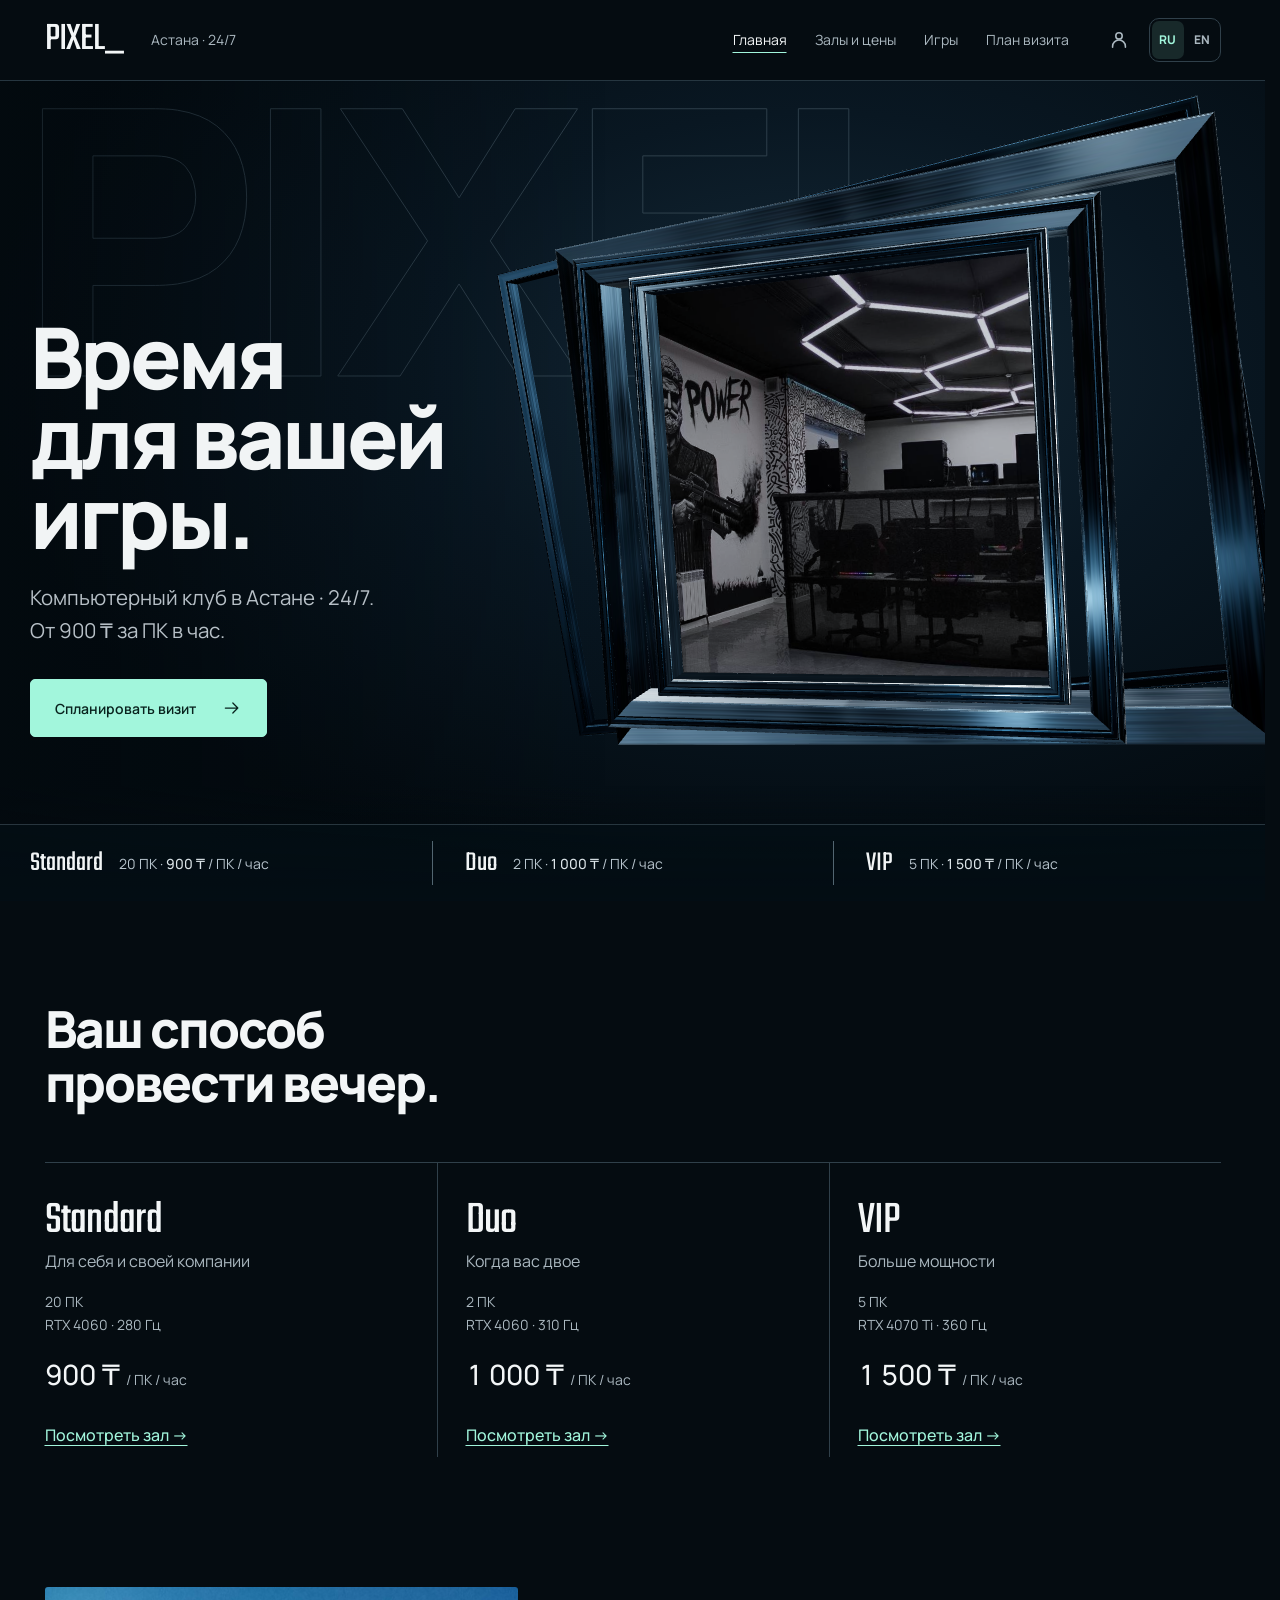
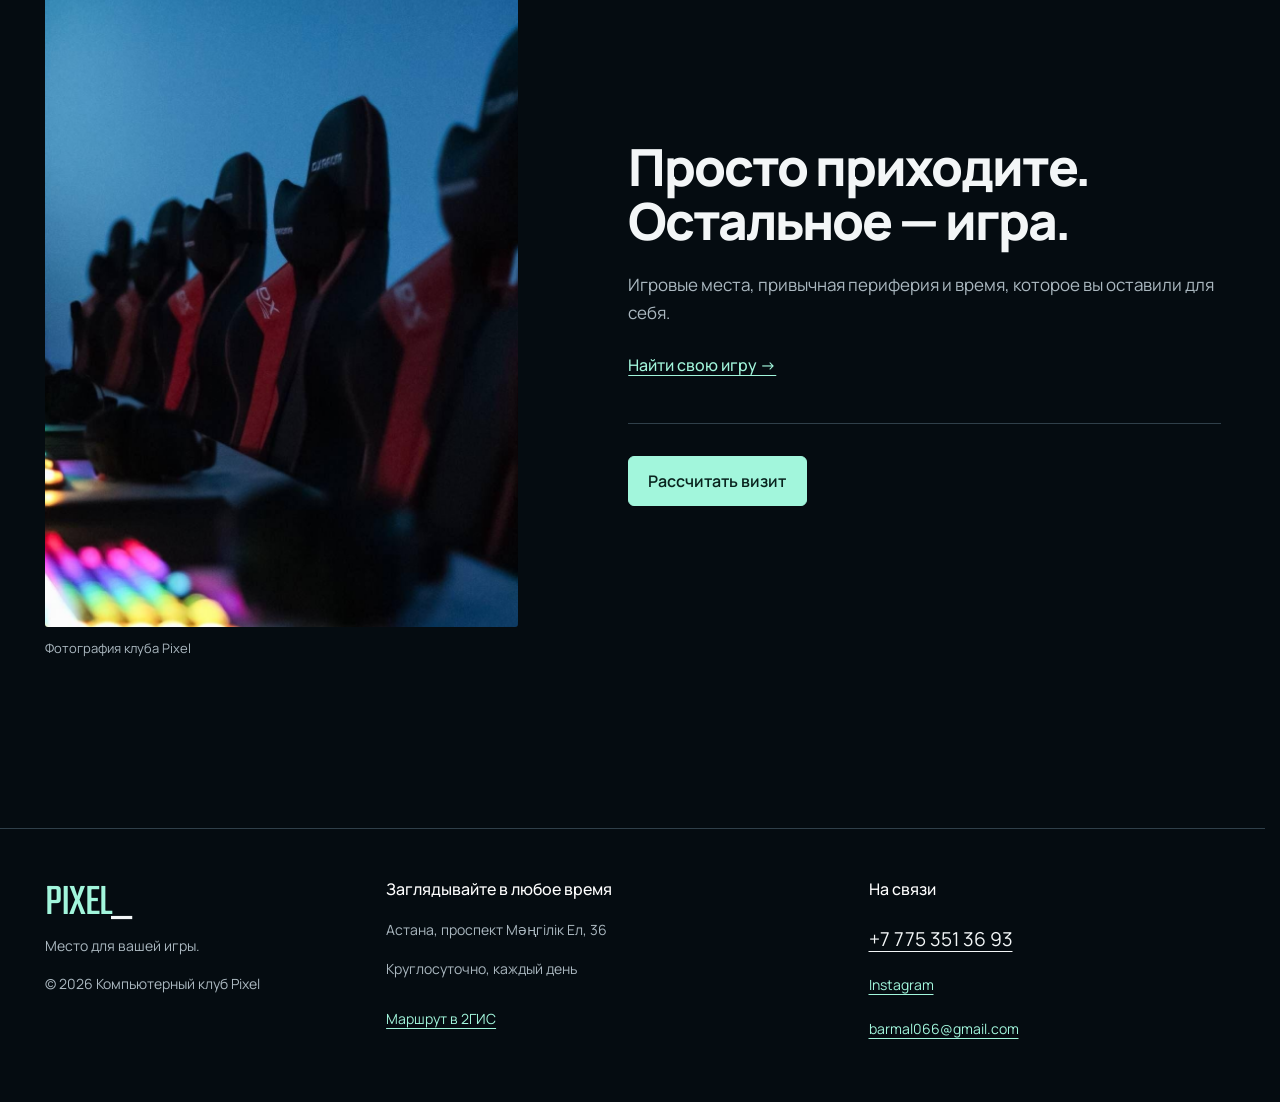
==== commit 82fe52ea: "Update PIXEL site, add booking editing, and remove obsolete files" ====
--- a/demofinal/index.html
+++ b/demofinal/index.html
@@ -12,14 +12,16 @@
 <link rel="stylesheet" href="css/base.css">
 <link rel="stylesheet" href="css/Anuar.css">
 <link rel="stylesheet" href="css/premium.css?v=12">
-<link rel="stylesheet" href="css/portal.css?v=5">
+<link rel="stylesheet" href="css/portal.css?v=7">
 <link rel="stylesheet" href="css/account-nav.css?v=3">
 <!-- jQuery 3.7.1 full build: effects are included; defer preserves library-before-script order. -->
 <script src="https://code.jquery.com/jquery-3.7.1.min.js" integrity="sha256-/JqT3SQfawRcv/BIHPThkBvs0OEvtFFmqPF/lYI/Cxo=" crossorigin="anonymous" defer></script>
 <script src="js/account-nav.js?v=1" defer></script>
 <script src="js/main.js" defer></script>
 <script src="js/packages.js" defer></script>
-<script type="module" src="js/portal.js?v=1"></script>
+<script type="module" src="js/portal.js?v=2"></script>
+  <link rel="stylesheet" href="css/language.css">
+  <script src="js/language.js" defer></script>
 </head>
 <body class="portal-home">
 <a class="visually-hidden-focusable pixel-skip" href="#main-content">Перейти к содержимому</a>
@@ -46,7 +48,6 @@
       <p>Компьютерный клуб в Астане · 24/7.<br>От 900 ₸ за ПК в час.</p>
       <div class="portal-actions">
         <a class="btn btn-primary" href="booking.html">Спланировать визит <svg viewBox="0 0 24 24" width="20" height="20" aria-hidden="true"><path d="M4 12h15m-6-6 6 6-6 6"/></svg></a>
-        <a class="text-link" href="rooms.html">Залы и цены</a>
       </div>
     </div>
     <div class="portal-rate-strip" role="group" aria-label="Тарифы залов">
@@ -57,9 +58,7 @@
     <figure class="portal-visual" aria-label="Металлический портал с фотографией интерьера клуба Pixel">
       <div class="portal-fallback" aria-hidden="true"><div class="fallback-frame"><img src="assets/pixel/slide-5.png" alt="" width="1083" height="709" fetchpriority="high"></div></div>
       <canvas id="portal-canvas" aria-hidden="true"></canvas>
-    <div class="portal-motion-controls" hidden><button type="button" id="portal-motion" aria-pressed="false" aria-label="Приостановить движение сцены"><svg class="motion-pause" viewBox="0 0 20 20" width="14" height="14" aria-hidden="true"><path d="M7 4v12M13 4v12"/></svg><svg class="motion-play" viewBox="0 0 20 20" width="14" height="14" aria-hidden="true"><path d="m7 4 9 6-9 6Z"/></svg><span>Пауза</span></button></div>
     </figure>
-    <a class="portal-scroll" href="#choose-room" aria-label="Посмотреть залы"><span></span>Дальше — ваша игра</a>
   </section>
   <section class="container home-room-section" id="choose-room">
     <div class="section-heading"><h2>Ваш способ<br>провести вечер.</h2></div>
@@ -77,7 +76,7 @@
 <footer class="pixel-site-footer" id="contact"><div class="container premium-footer">
   <div><a class="pixel-brand" href="index.html">PIXEL<span>_</span></a><p>Место для вашей игры.</p><p class="small">© 2026 Компьютерный клуб Pixel</p></div>
   <div><h2>Заглядывайте в любое время</h2><address>Астана, проспект Мәңгілік Ел, 36</address><p>Круглосуточно, каждый день</p><a href="https://2gis.kz/astana/firm/70000001081269255" target="_blank" rel="noopener noreferrer">Маршрут в 2ГИС <span class="visually-hidden">(новая вкладка)</span></a></div>
-  <div><h2>На связи</h2><a class="footer-phone" href="tel:+77753513693">+7 775 351 36 93</a><a href="help.html">Перед первым визитом</a><a href="https://www.instagram.com/pixel.cyberclub/" target="_blank" rel="noopener noreferrer">Instagram <span class="visually-hidden">(новая вкладка)</span></a><a href="mailto:barmal066@gmail.com">barmal066@gmail.com</a></div>
+  <div><h2>На связи</h2><a class="footer-phone" href="tel:+77753513693">+7 775 351 36 93</a><a href="https://www.instagram.com/pixel.cyberclub/" target="_blank" rel="noopener noreferrer">Instagram <span class="visually-hidden">(новая вкладка)</span></a><a href="mailto:barmal066@gmail.com">barmal066@gmail.com</a></div>
 </div></footer>
 </body>
 </html>
--- a/demofinal/css/premium.css
+++ b/demofinal/css/premium.css
@@ -27,6 +27,7 @@
 :focus-visible,.btn:focus-visible,.form-control:focus-visible,.form-select:focus-visible {
   outline:2px solid var(--pixel-focus);outline-offset:4px;box-shadow:none;
 }
+:is(input,textarea).form-control:focus-visible {outline:none;}
 .btn {border-radius:6px;min-height:48px;padding:.75rem 1.2rem;font-size:1rem;font-weight:600;transition:background-color .18s ease,color .18s ease;}
 .btn-primary {--bs-btn-bg:#e1d0ad;--bs-btn-border-color:#e1d0ad;--bs-btn-color:#21221d;--bs-btn-hover-bg:#f5e6c9;--bs-btn-hover-border-color:#f5e6c9;--bs-btn-hover-color:#171816;--bs-btn-active-bg:#c6b48f;--bs-btn-active-border-color:#c6b48f;--bs-btn-active-color:#171816;}
 .btn-outline-light {--bs-btn-color:#f2eee5;--bs-btn-border-color:#77796c;--bs-btn-hover-bg:#f2eee5;--bs-btn-hover-color:#171816;--bs-btn-hover-border-color:#f2eee5;}
--- a/demofinal/css/portal.css
+++ b/demofinal/css/portal.css
@@ -12,23 +12,22 @@
 .portal-wordmark{position:absolute;left:1.3%;top:-4%;font-size:clamp(160px,29vw,480px);font-weight:800;line-height:1;letter-spacing:-.045em;color:transparent;-webkit-text-stroke:1px #3e505c;opacity:.7;user-select:none;white-space:nowrap;z-index:-1}
 .portal-visual{position:absolute;inset:0;margin:0;pointer-events:none;z-index:0}.portal-visual::after{content:'';position:absolute;inset:0;background:linear-gradient(90deg,#030a0f80 0%,transparent 48%),linear-gradient(0deg,#030a0f 0%,transparent 14%);pointer-events:none}
 #portal-canvas{display:block;width:100%;height:100%;opacity:0;transition:opacity .7s cubic-bezier(.16,1,.3,1)}.scene-ready #portal-canvas{opacity:1}.scene-ready .portal-fallback{visibility:hidden;opacity:0}
-.portal-copy{position:absolute;left:2.35%;top:auto;bottom:20%;z-index:2;pointer-events:none}.portal-copy>*{pointer-events:auto}.portal-copy h1{font-size:clamp(54px,min(6.65vw,10.3svh),110px);line-height:.94;letter-spacing:-.04em;margin:0 0 24px;font-weight:800;text-wrap:initial;color:#f1f4f5}.portal-copy>p{font-size:clamp(14px,1.6vw,22px);color:#b7c0c7;margin:0 0 32px;line-height:1.6}.portal-actions{display:flex;align-items:center;gap:36px}.portal-actions .btn{display:inline-flex;align-items:center;gap:26px;border-radius:5px;min-height:58px;padding:16px 24px;font-size:14px}.portal-actions svg{fill:none;stroke:currentColor;stroke-width:1.5;stroke-linecap:round;stroke-linejoin:round}.portal-actions .text-link{font-size:14px;color:#bac5cd;text-underline-offset:5px;font-weight:400}
+.portal-copy{position:absolute;left:2.35%;top:auto;bottom:20%;z-index:2;pointer-events:none}.portal-copy>*{pointer-events:auto}.portal-copy h1{font-size:clamp(54px,min(6.65vw,10.3svh),110px);line-height:.94;letter-spacing:-.04em;margin:0 0 24px;font-weight:800;text-wrap:initial;color:#f1f4f5}.portal-copy>p{font-size:clamp(14px,1.6vw,22px);color:#b7c0c7;margin:0 0 32px;line-height:1.6}.portal-actions{display:flex;align-items:center;gap:36px}.portal-actions .btn{display:inline-flex;align-items:center;gap:26px;border-radius:5px;min-height:58px;padding:16px 24px;font-size:14px}.portal-actions svg{fill:none;stroke:currentColor;stroke-width:1.5;stroke-linecap:round;stroke-linejoin:round}
 .portal-caption{position:absolute;bottom:13.5%;right:18%;font-size:11px;color:#9daeb9;z-index:1;padding:0}.portal-location{position:absolute;bottom:13%;right:2.35%;display:flex;flex-direction:column;gap:10px;padding-left:22px;border-left:1px solid #5c707b;z-index:2;font-size:14px;line-height:1.5;color:#b4c1ca}.portal-location a{color:inherit;text-decoration:none}.portal-location a:hover{color:#a2f6dc}
 .portal-rate-strip{position:absolute;bottom:0;inset-inline:0;border-top:1px solid #53656f77;background:#05101890;display:grid;grid-template-columns:1fr 1fr 1fr auto;align-items:center;padding:16px 2.35%;gap:0;z-index:3}.portal-rate-strip>a{display:flex;align-items:center;gap:16px;min-width:0;min-height:44px;color:#b8c5ce;text-decoration:none;padding-inline:32px}.portal-rate-strip>a:first-child{padding-left:0}.portal-rate-strip>a+a{border-left:1px solid #526570}.portal-rate-strip strong{font-family:'Teko Local',sans-serif;font-size:28px;font-weight:400;color:#f1f4f5;line-height:1}.portal-rate-strip span{font-size:14px;line-height:1.5;white-space:normal}.portal-rate-strip b{white-space:nowrap;font-weight:500;color:#dbe4e8}.portal-rate-strip>a:hover strong{color:#a2f6dc}.portal-rate-strip>p{font-size:14px;line-height:1.6;margin:0;border-left:1px solid #526570;padding-left:24px;color:#abb8c0}
-.portal-scroll{position:absolute;left:50%;bottom:94px;z-index:3;display:flex;align-items:center;gap:12px;color:#b3c2cc;font-size:11px;text-decoration:none;transform:translateX(-50%)}.portal-scroll>span{display:block;width:1px;height:26px;background:linear-gradient(0deg,#bed6e3,transparent)}
-.portal-motion-controls{position:absolute;bottom:94px;left:2.35%;z-index:4}.portal-motion-controls button{pointer-events:auto;display:flex;gap:8px;align-items:center;min-height:44px;background:transparent;border:0;padding:8px 0;color:#adbdc7;font:14px Manrope,sans-serif}.portal-motion-controls svg{stroke:currentColor;fill:none;stroke-width:1.6}.motion-play{display:none}#portal-motion[aria-pressed=true] .motion-pause{display:none}#portal-motion[aria-pressed=true] .motion-play{display:block}
+
 .portal-home .home-room-section{padding-top:100px}.portal-home .section-heading h2,.portal-home .home-atmosphere h2{font-size:clamp(34px,4vw,58px)}.portal-home .section-heading p{font-size:16px;line-height:1.8}.portal-home .home-atmosphere{padding-top:30px}.portal-home .lead{font-size:17px}
 .portal-fallback{position:absolute;left:43%;top:12%;width:48%;height:72%;perspective:1000px;transition:opacity .3s}.fallback-frame{height:100%;padding:clamp(14px,2.8vw,42px);background:linear-gradient(135deg,#102637 0%,#b0c1cd 10%,#13212a 14%,#607683 45%,#dbe3e6 48%,#14212a 52%,#7d929f 85%,#0b161e 90%);transform:rotateY(-22deg) rotateZ(9deg);box-shadow:18px 22px 45px #0009}.fallback-frame img{width:100%;height:100%;object-fit:cover;filter:brightness(.74)}
 @media(min-width:1800px){.portal-copy{top:auto}.portal-copy h1{font-size:110px}}
-@media(min-width:768px) and (max-height:800px){.portal-hero{min-height:590px}.portal-copy{top:auto}.portal-copy h1{font-size:clamp(52px,min(6.4vw,10.3svh),86px)}.portal-copy>p{margin-bottom:24px}.portal-actions .btn{min-height:52px;padding:12px 20px}.portal-rate-strip{padding-block:8px}.portal-caption,.portal-location{bottom:14%}.portal-motion-controls,.portal-scroll{bottom:70px}}
+@media(min-width:768px) and (max-height:800px){.portal-hero{min-height:590px}.portal-copy{top:auto}.portal-copy h1{font-size:clamp(52px,min(6.4vw,10.3svh),86px)}.portal-copy>p{margin-bottom:24px}.portal-actions .btn{min-height:52px;padding:12px 20px}.portal-rate-strip{padding-block:8px}.portal-caption,.portal-location{bottom:14%}}
 @media(max-width:1100px) and (min-width:768px){.portal-copy{top:auto}.portal-copy h1{font-size:6.8vw}.portal-copy>p{font-size:16px}.portal-actions{gap:24px}.portal-actions .btn{padding-inline:18px;font-size:14px;gap:14px}.portal-rate-strip>a{gap:14px;padding-inline:16px}.portal-rate-strip span{font-size:14px}.portal-location{font-size:14px;padding-left:16px}.portal-rate-strip>p{font-size:14px;padding-left:16px}}
-@media(min-width:768px) and (max-width:1100px){.portal-hero{min-height:700px}.portal-copy{bottom:200px}.portal-rate-strip{grid-template-columns:repeat(3,minmax(0,1fr));row-gap:8px;padding-block:12px}.portal-rate-strip>a{display:block}.portal-rate-strip strong{display:block;margin-bottom:6px}.portal-rate-strip>p{grid-column:1/-1;border-left:0;padding-left:0}.portal-caption,.portal-location{bottom:150px}.portal-motion-controls,.portal-scroll{bottom:146px}}
+@media(min-width:768px) and (max-width:1100px){.portal-hero{min-height:700px}.portal-copy{bottom:200px}.portal-rate-strip{grid-template-columns:repeat(3,minmax(0,1fr));row-gap:8px;padding-block:12px}.portal-rate-strip>a{display:block}.portal-rate-strip strong{display:block;margin-bottom:6px}.portal-rate-strip>p{grid-column:1/-1;border-left:0;padding-left:0}.portal-caption,.portal-location{bottom:150px}}
 @media(max-width:767px){
  .premium-header{height:104px;padding:10px 20px 0;gap:0;align-content:space-between}.pixel-site-header .pixel-brand{font-size:32px}.premium-header nav{gap:12px;justify-content:space-between;margin:0}.premium-header nav a{font-size:12px;min-height:44px}.portal-hero{display:flex;flex-direction:column;height:auto;min-height:0;padding-bottom:0;background:#030a0f}
- .portal-wordmark{top:8px;font-size:31vw;left:3%;opacity:.6}.portal-visual{position:relative;order:2;flex:0 0 clamp(220px,30svh,280px);height:clamp(220px,30svh,280px);inset:auto;background:radial-gradient(ellipse at 58% 35%,#152c3a99,transparent 74%)}.portal-visual::after{background:linear-gradient(0deg,#030a0f,transparent 25%)}.portal-copy{position:relative;inset:auto;order:0;margin:0;padding:24px 20px 20px}.portal-copy h1{font-size:clamp(46px,12.6vw,70px);line-height:.96;margin-bottom:16px}.portal-copy>p{font-size:16px;line-height:1.55;margin:0 0 22px}.portal-actions{gap:14px;flex-wrap:wrap}.portal-actions .btn{min-height:52px;font-size:14px;padding:14px 17px;gap:16px}.portal-actions .text-link{font-size:14px}.portal-caption{bottom:14px;right:20px;font-size:11px}.portal-location{position:relative;inset:auto;order:3;margin:8px 20px 16px;border-left:0;padding:0;align-items:center;flex-direction:row;gap:8px 16px;flex-wrap:wrap;font-size:14px}.portal-location a{display:inline-flex;align-items:center;min-height:44px}.portal-location span:last-child{display:none}.portal-rate-strip{position:relative;inset:auto;order:1;margin-top:0;grid-template-columns:repeat(3,minmax(0,1fr));padding:14px 20px;gap:0}.portal-rate-strip>a{display:block;padding-inline:8px;min-height:44px}.portal-rate-strip strong{font-size:24px;display:block;margin-bottom:7px}.portal-rate-strip span{display:block;font-size:14px;white-space:normal;line-height:1.5}.portal-rate-strip>p{display:none}.portal-motion-controls{left:20px;top:auto;bottom:2px}.portal-motion-controls button{font-size:14px}.portal-scroll{display:none}.portal-fallback{left:15%;top:12%;width:72%;height:78%}.portal-home .home-room-section{padding-top:60px}.portal-home .section-heading p{font-size:16px}.portal-home .section-heading h2,.portal-home .home-atmosphere h2{font-size:34px}.portal-home .home-atmosphere{padding-top:0}
+ .portal-wordmark{top:8px;font-size:31vw;left:3%;opacity:.6}.portal-visual{position:relative;order:2;flex:0 0 clamp(220px,30svh,280px);height:clamp(220px,30svh,280px);inset:auto;background:radial-gradient(ellipse at 58% 35%,#152c3a99,transparent 74%)}.portal-visual::after{background:linear-gradient(0deg,#030a0f,transparent 25%)}.portal-copy{position:relative;inset:auto;order:0;margin:0;padding:24px 20px 20px}.portal-copy h1{font-size:clamp(46px,12.6vw,70px);line-height:.96;margin-bottom:16px}.portal-copy>p{font-size:16px;line-height:1.55;margin:0 0 22px}.portal-actions{gap:14px;flex-wrap:wrap}.portal-actions .btn{min-height:52px;font-size:14px;padding:14px 17px;gap:16px}.portal-caption{bottom:14px;right:20px;font-size:11px}.portal-location{position:relative;inset:auto;order:3;margin:8px 20px 16px;border-left:0;padding:0;align-items:center;flex-direction:row;gap:8px 16px;flex-wrap:wrap;font-size:14px}.portal-location a{display:inline-flex;align-items:center;min-height:44px}.portal-location span:last-child{display:none}.portal-rate-strip{position:relative;inset:auto;order:1;margin-top:0;grid-template-columns:repeat(3,minmax(0,1fr));padding:14px 20px;gap:0}.portal-rate-strip>a{display:block;padding-inline:8px;min-height:44px}.portal-rate-strip strong{font-size:24px;display:block;margin-bottom:7px}.portal-rate-strip span{display:block;font-size:14px;white-space:normal;line-height:1.5}.portal-rate-strip>p{display:none}.portal-fallback{left:15%;top:12%;width:72%;height:78%}.portal-home .home-room-section{padding-top:60px}.portal-home .section-heading p{font-size:16px}.portal-home .section-heading h2,.portal-home .home-atmosphere h2{font-size:34px}.portal-home .home-atmosphere{padding-top:0}
 }
-@media(max-width:359px){.premium-header nav{display:flex;gap:8px}.premium-header nav a{font-size:11px}.portal-copy h1{font-size:44px}.portal-actions{gap:12px}.portal-actions .btn{padding-inline:12px;font-size:14px}.portal-actions .text-link{font-size:14px}.portal-location{font-size:14px}.portal-rate-strip{padding-inline:16px}.portal-rate-strip>a{padding-inline:8px}.portal-rate-strip span{font-size:14px}}
-@media(prefers-reduced-motion:reduce){html{scroll-behavior:auto}#portal-canvas,.portal-fallback{transition:none}.portal-motion-controls{display:none}.btn{transition:background-color .1s ease,color .1s ease}.portal-scroll{display:none}}
+@media(max-width:359px){.premium-header nav{display:flex;gap:8px}.premium-header nav a{font-size:11px}.portal-copy h1{font-size:44px}.portal-actions{gap:12px}.portal-actions .btn{padding-inline:12px;font-size:14px}.portal-location{font-size:14px}.portal-rate-strip{padding-inline:16px}.portal-rate-strip>a{padding-inline:8px}.portal-rate-strip span{font-size:14px}}
+@media(prefers-reduced-motion:reduce){html{scroll-behavior:auto}#portal-canvas,.portal-fallback{transition:none}.btn{transition:background-color .1s ease,color .1s ease}}
 
 @keyframes pixel-page-arrive{from{opacity:.72}to{opacity:1}}
 body:not(.portal-home) main{animation:pixel-page-arrive .22s cubic-bezier(.16,1,.3,1)}
--- a/demofinal/css/account-nav.css
+++ b/demofinal/css/account-nav.css
@@ -5,13 +5,18 @@
   flex: none;
   width: 44px;
   height: 44px;
+  border: 1px solid transparent;
   border-radius: 50%;
+  background: transparent;
   color: var(--pixel-muted);
   text-decoration: none;
+  transition: color .15s ease, border-color .15s ease;
 }
 .pixel-account-link:is(:hover, :focus-visible) {
-  background: var(--pixel-surface);
-  color: var(--pixel-ink);
+  color: var(--pixel-focus);
+}
+.pixel-account-link:hover {
+  border-color: color-mix(in srgb, currentColor 45%, transparent);
 }
 .pixel-account-link:focus-visible {
   outline: 2px solid var(--pixel-focus);
--- a/demofinal/css/language.css
+++ b/demofinal/css/language.css
@@ -0,0 +1,54 @@
+.pixel-header-actions {
+  display: flex;
+  align-items: center;
+  flex: none;
+  gap: 8px;
+}
+
+.premium-header:not(:has(nav)) > .pixel-header-actions {
+  margin-inline-start: auto;
+}
+
+.pixel-language {
+  display: flex;
+  gap: 2px;
+  padding: 2px;
+  border: 1px solid var(--pixel-line);
+  border-radius: 10px;
+  color: var(--pixel-muted);
+}
+
+.pixel-booking-page .pixel-language {
+  --pixel-line: var(--visit-line);
+  --pixel-muted: var(--visit-muted);
+}
+
+.pixel-language button {
+  min-width: 32px;
+  min-height: 38px;
+  padding: 0 4px;
+  border: 0;
+  border-radius: 7px;
+  background: transparent;
+  color: inherit;
+  font: inherit;
+  font-size: .75rem;
+  font-weight: 750;
+}
+
+.pixel-language button[aria-pressed="true"],
+.pixel-language button:hover {
+  color: var(--pixel-focus);
+  background: color-mix(in srgb, var(--pixel-focus) 12%, transparent);
+}
+
+@media (max-width: 767px) {
+  .premium-header > .pixel-header-actions { margin-inline-start: auto; }
+  .premium-header:has(.pixel-header-actions) > nav { order: 1; }
+  .premium-header:has(.pixel-header-actions) > .club-location { display: none; }
+  .premium-header:not(:has(nav)):has(.pixel-header-actions) {
+    height: 72px;
+    align-content: center;
+    padding-block: 0;
+  }
+}
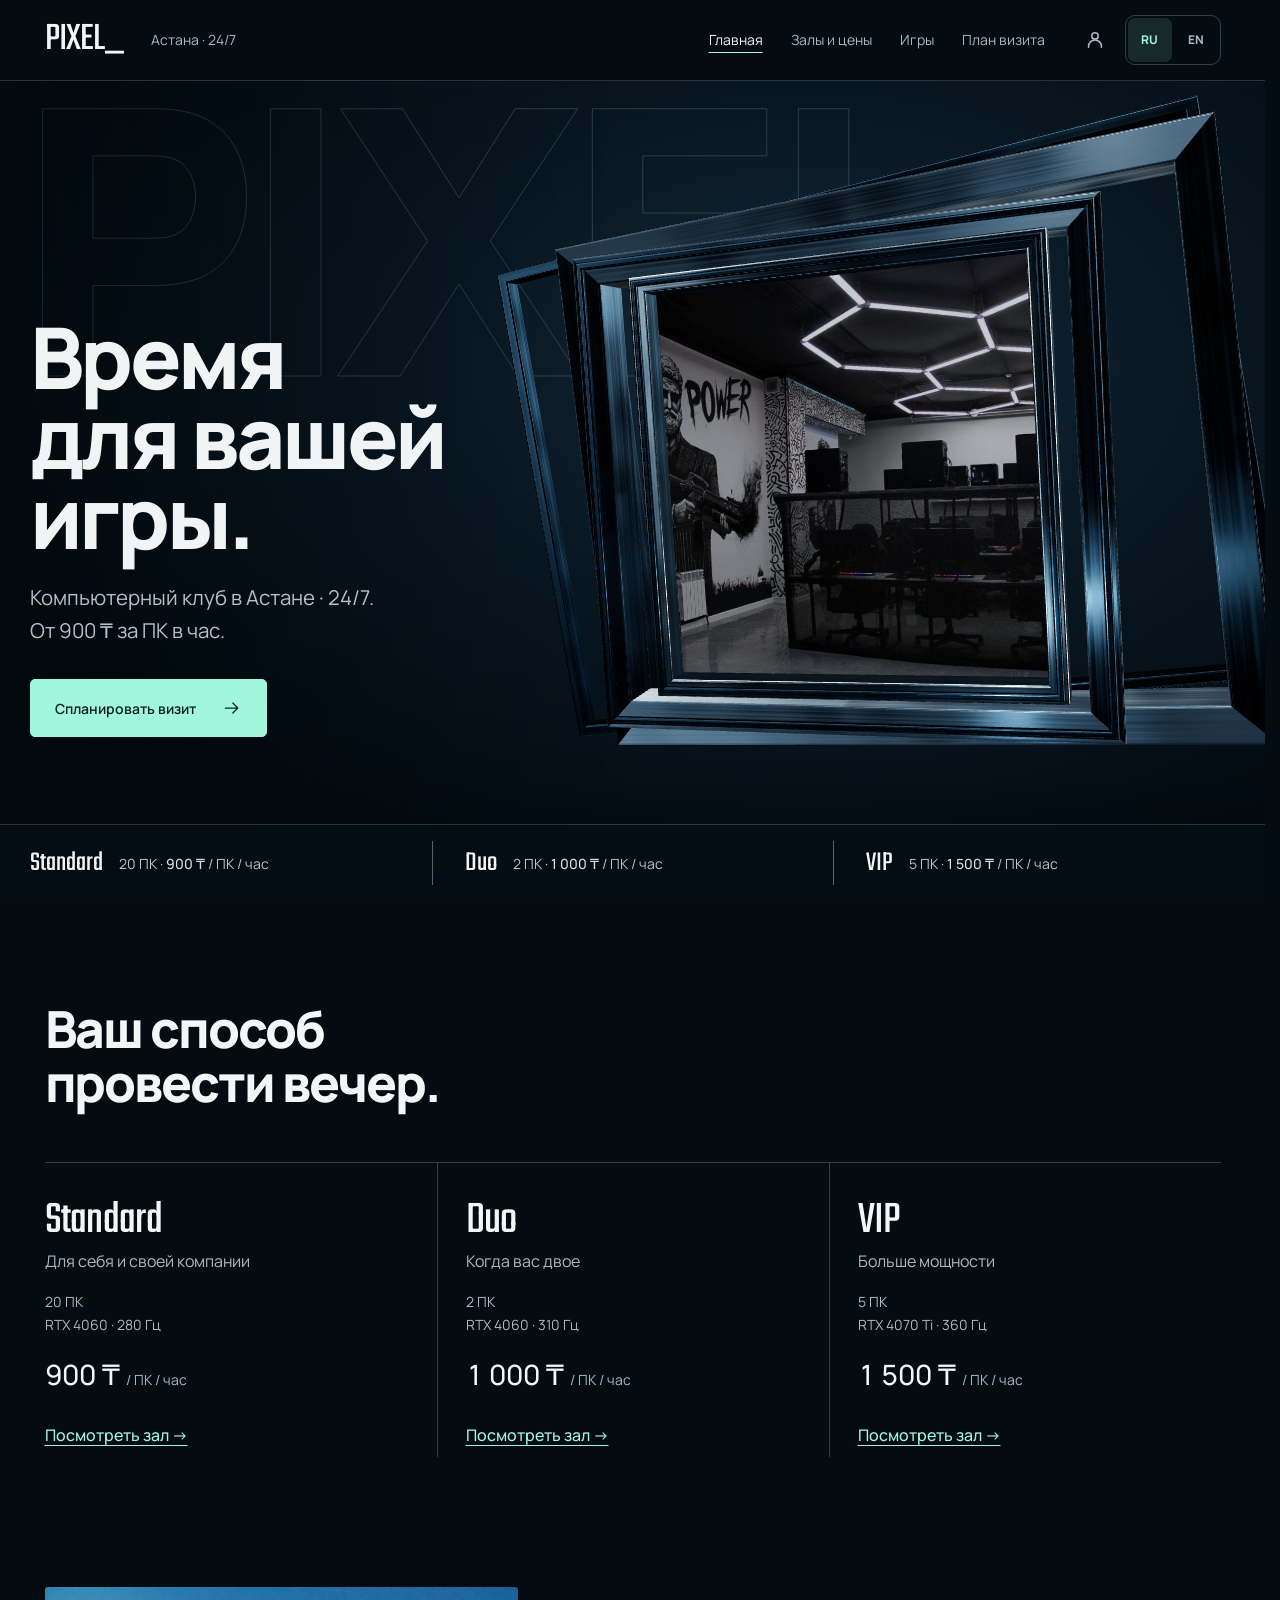
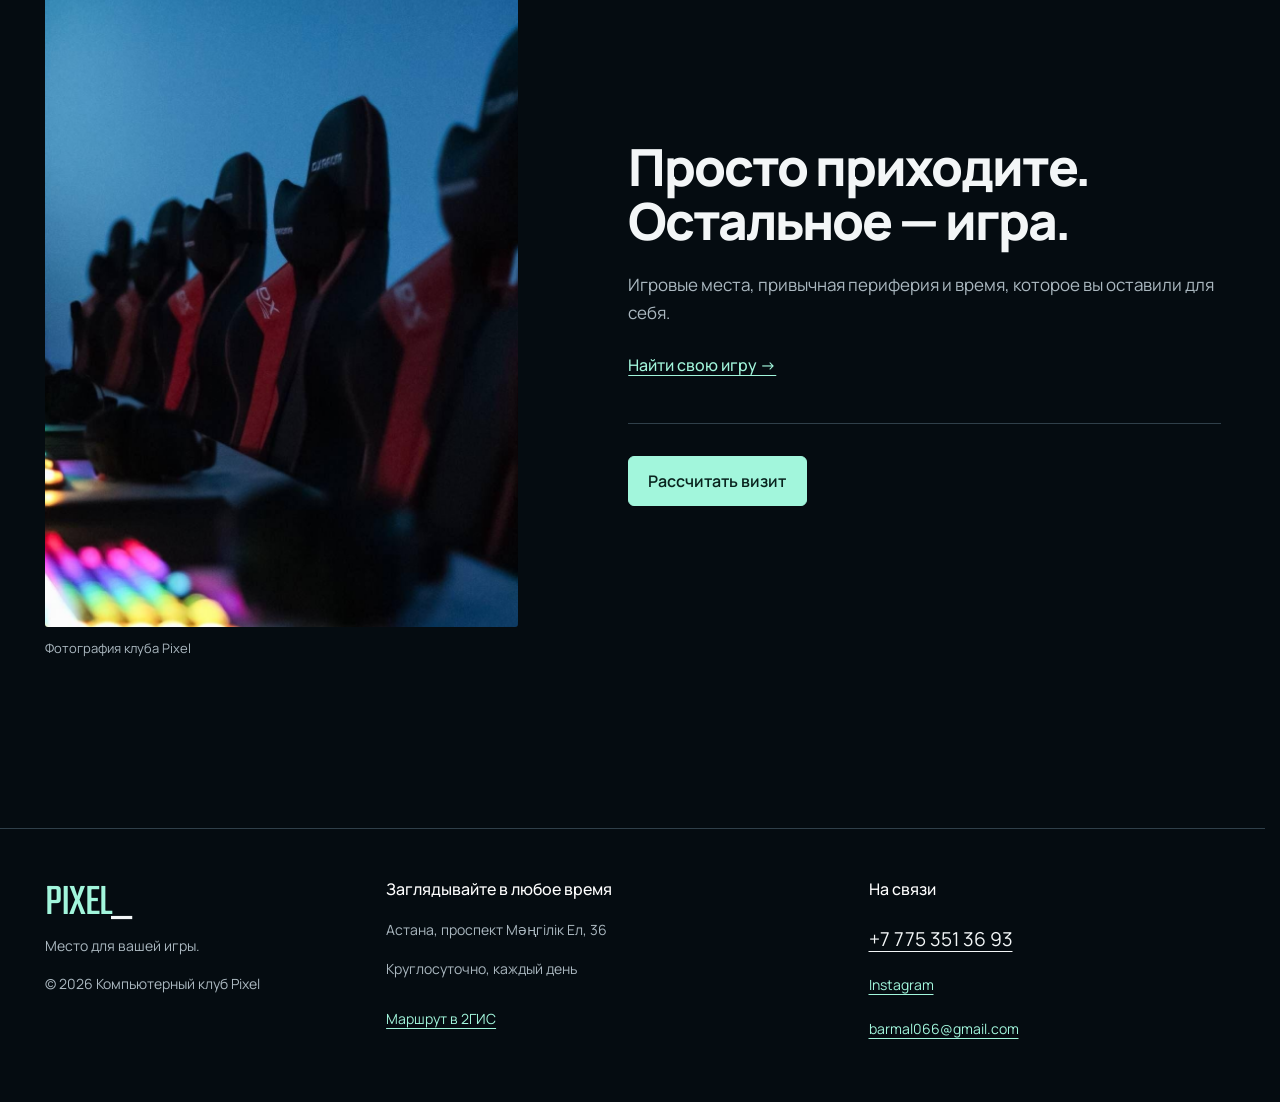
==== commit 4616a69f: "enhance" ====
--- a/demofinal/index.html
+++ b/demofinal/index.html
@@ -12,16 +12,16 @@
 <link rel="stylesheet" href="css/base.css">
 <link rel="stylesheet" href="css/Anuar.css">
 <link rel="stylesheet" href="css/premium.css?v=12">
-<link rel="stylesheet" href="css/portal.css?v=7">
+<link rel="stylesheet" href="css/portal.css?v=8">
 <link rel="stylesheet" href="css/account-nav.css?v=3">
 <!-- jQuery 3.7.1 full build: effects are included; defer preserves library-before-script order. -->
 <script src="https://code.jquery.com/jquery-3.7.1.min.js" integrity="sha256-/JqT3SQfawRcv/BIHPThkBvs0OEvtFFmqPF/lYI/Cxo=" crossorigin="anonymous" defer></script>
 <script src="js/account-nav.js?v=1" defer></script>
-<script src="js/main.js" defer></script>
+<script src="js/main.js?v=3" defer></script>
 <script src="js/packages.js" defer></script>
-<script type="module" src="js/portal.js?v=2"></script>
-  <link rel="stylesheet" href="css/language.css">
-  <script src="js/language.js" defer></script>
+<script type="module" src="js/portal.js?v=3"></script>
+  <link rel="stylesheet" href="css/language.css?v=2">
+  <script src="js/language.js?v=7" defer></script>
 </head>
 <body class="portal-home">
 <a class="visually-hidden-focusable pixel-skip" href="#main-content">Перейти к содержимому</a>
@@ -55,7 +55,7 @@
       <a href="rooms.html#duo"><strong>Duo</strong><span>2 ПК · <b>1 000 ₸</b> / ПК / час</span></a>
       <a href="rooms.html#vip"><strong>VIP</strong><span>5 ПК · <b>1 500 ₸</b> / ПК / час</span></a>
     </div>
-    <figure class="portal-visual" aria-label="Металлический портал с фотографией интерьера клуба Pixel">
+    <figure class="portal-visual" aria-label="Интерьер клуба Pixel">
       <div class="portal-fallback" aria-hidden="true"><div class="fallback-frame"><img src="assets/pixel/slide-5.png" alt="" width="1083" height="709" fetchpriority="high"></div></div>
       <canvas id="portal-canvas" aria-hidden="true"></canvas>
     </figure>
--- a/demofinal/css/portal.css
+++ b/demofinal/css/portal.css
@@ -59,3 +59,16 @@
 .rooms-package-entry a{display:inline-flex;align-items:center;min-height:44px}
 .rooms-package-entry span{display:block;font-size:14px;color:var(--pixel-muted)}
 @media(max-width:767px){#booking-mobile-label{font-size:14px}}
+
+/* On phones the club photograph carries the atmosphere without distant 3D framing. */
+@media(max-width:767px){
+ .portal-visual{flex-basis:clamp(170px,48vw,220px);height:clamp(170px,48vw,220px);margin:0 20px 24px;overflow:hidden;border-radius:4px;background:none}
+ .portal-visual::after{display:none}
+ .portal-hero #portal-canvas{display:none}
+ .portal-hero .portal-fallback{inset:0;width:100%;height:100%;perspective:none;visibility:visible;opacity:1}
+ .portal-hero .fallback-frame{padding:0;background:none;transform:none;box-shadow:none}
+ .portal-hero .fallback-frame img{filter:none;object-position:center 55%}
+ .portal-home .home-room-section{padding-top:32px}
+ .room-title .room-seating-note{margin-top:10px;max-width:28ch;line-height:1.6}
+}
+.room-title .room-seating-note{font-size:.875rem;line-height:1.6;max-width:32ch}
--- a/demofinal/css/language.css
+++ b/demofinal/css/language.css
@@ -24,8 +24,8 @@
 }
 
 .pixel-language button {
-  min-width: 32px;
-  min-height: 38px;
+  min-width: 44px;
+  min-height: 44px;
   padding: 0 4px;
   border: 0;
   border-radius: 7px;
